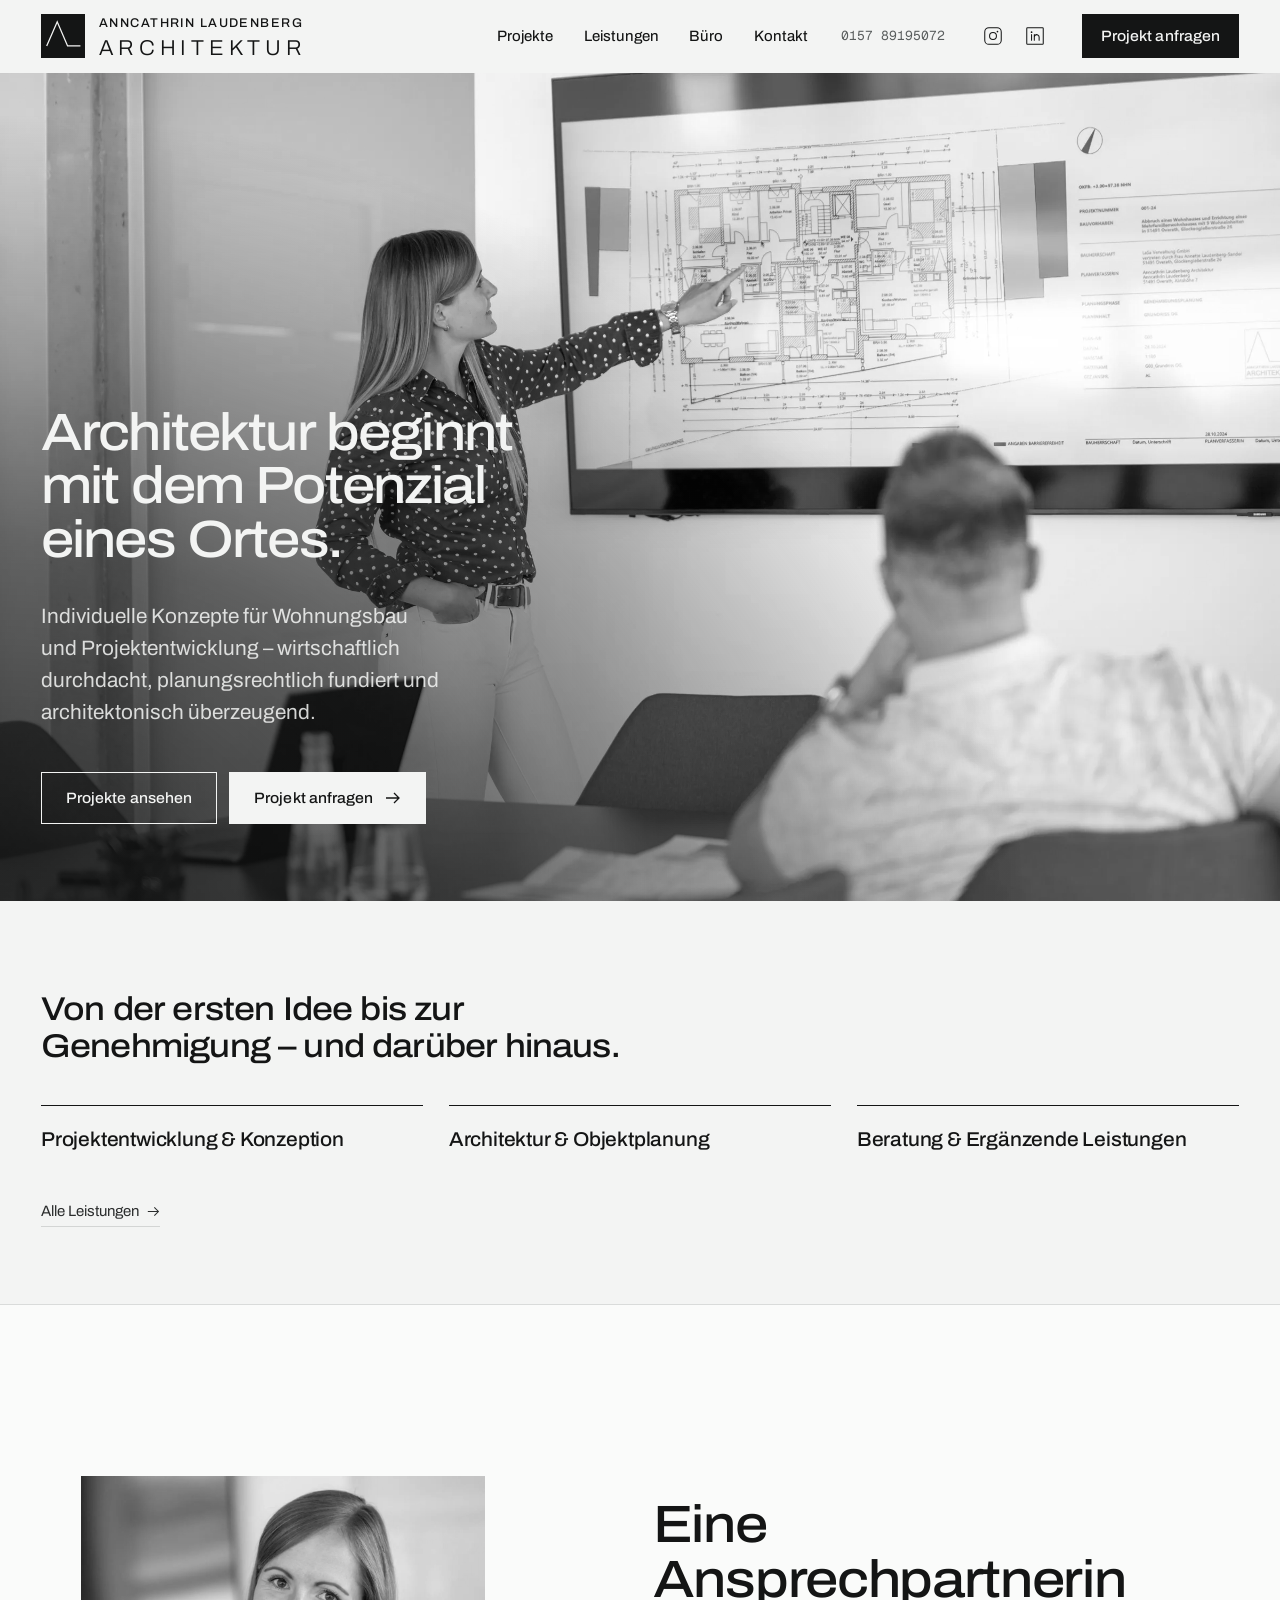
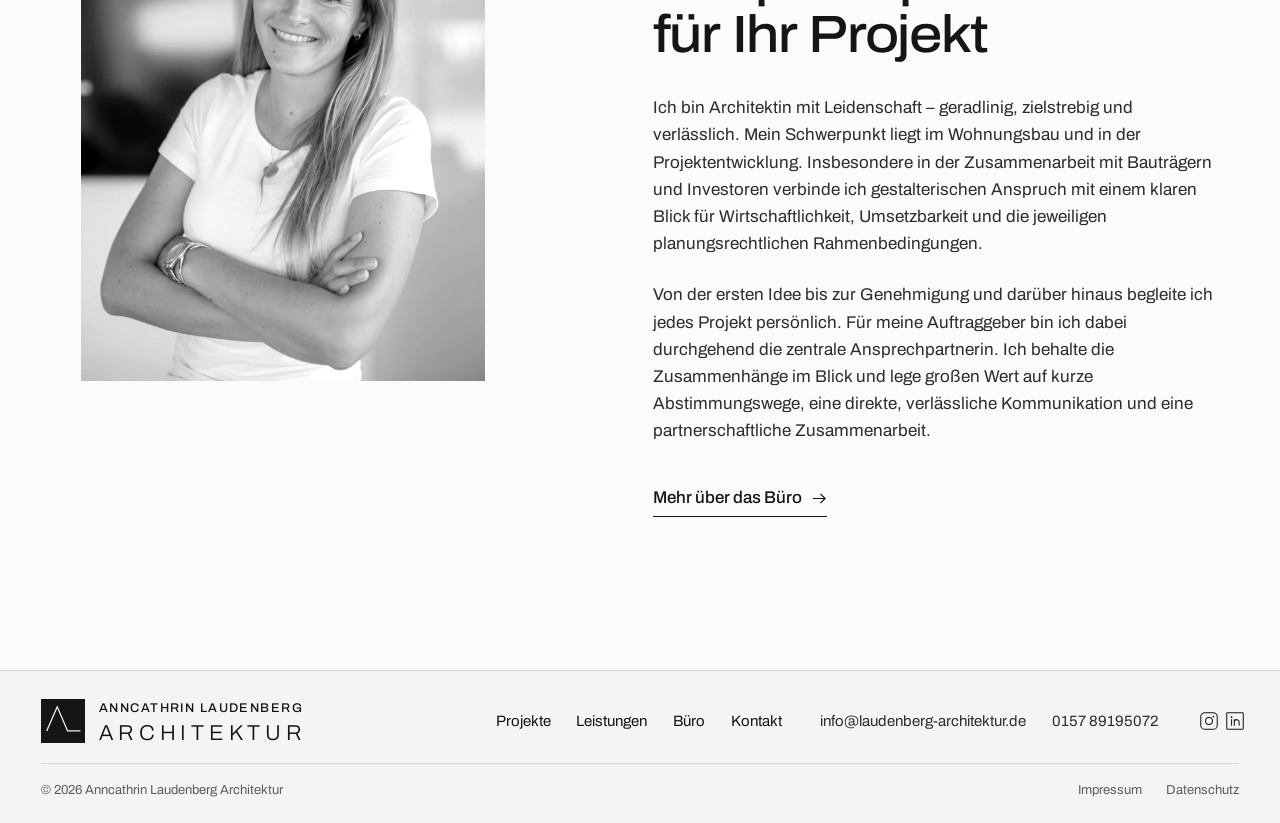
==== index.html @ e8318b23 "Startbild: Foto füllt den ganzen Startbereich ohne hellen Übergang, Text hell auf dem Bild (Variante" ====
<!doctype html>
<html lang="de">
<head>
<meta charset="utf-8">
<meta name="viewport" content="width=device-width, initial-scale=1">
<title>Anncathrin Laudenberg Architektur | Architektin für Wohnungsbau und Projektentwicklung in Overath</title>
<meta name="description" content="Architektin für Wohnungsbau und Projektentwicklung im Raum Köln, Bonn und Bergisches Land. Individuelle Konzepte, wirtschaftlich durchdacht und planungsrechtlich fundiert.">
<link rel="canonical" href="https://www.laudenberg-architektur.de/">
<meta property="og:type" content="website">
<meta property="og:locale" content="de_DE">
<meta property="og:title" content="Anncathrin Laudenberg Architektur | Architektin für Wohnungsbau und Projektentwicklung in Overath">
<meta property="og:description" content="Architektin für Wohnungsbau und Projektentwicklung im Raum Köln, Bonn und Bergisches Land. Individuelle Konzepte, wirtschaftlich durchdacht und planungsrechtlich fundiert.">
<meta property="og:image" content="https://www.laudenberg-architektur.de/assets/img/hero-anncathrin-laudenberg-architektin-2400.webp">
<meta name="theme-color" content="#f3f4f3">
<link rel="icon" href="favicon.svg" type="image/svg+xml">
<script>document.documentElement.classList.add("js")</script>
<link rel="preload" href="assets/fonts/archivo-latin-standard-normal.woff2" as="font" type="font/woff2" crossorigin>
<link rel="stylesheet" href="assets/site.css">
<script type="application/ld+json">
{
  "@context": "https://schema.org",
  "@type": "ProfessionalService",
  "additionalType": "https://schema.org/Architect",
  "name": "Anncathrin Laudenberg Architektur",
  "url": "https://www.laudenberg-architektur.de/",
  "image": "https://www.laudenberg-architektur.de/assets/img/hero-anncathrin-laudenberg-architektin-2400.webp",
  "telephone": "+49 157 89195072",
  "email": "info@laudenberg-architektur.de",
  "address": {
    "@type": "PostalAddress",
    "addressLocality": "Overath",
    "addressRegion": "NRW",
    "addressCountry": "DE"
  },
  "areaServed": [
    "Overath",
    "Rheinisch-Bergischer Kreis",
    "Rhein-Sieg-Kreis",
    "Köln",
    "Bonn",
    "Deutschland"
  ],
  "founder": {
    "@type": "Person",
    "name": "Anncathrin Laudenberg",
    "jobTitle": "Architektin",
    "memberOf": {
      "@type": "Organization",
      "name": "Architektenkammer Nordrhein-Westfalen"
    }
  },
  "knowsAbout": [
    "Wohnungsbau",
    "Mehrfamilienhaus",
    "Projektentwicklung",
    "Bebauungskonzept",
    "Machbarkeitsstudie",
    "Bauleitplanung",
    "Genehmigungsplanung",
    "Wohnraumförderung NRW"
  ],
  "sameAs": [
    "https://www.instagram.com/al_architektur/",
    "https://www.linkedin.com/in/anncathrin-laudenberg-b22871449/"
  ]
}
</script>
<link rel="preload" as="image" href="assets/img/hero-anncathrin-laudenberg-architektin-2400.webp" imagesrcset="assets/img/hero-anncathrin-laudenberg-architektin-1200.webp 1200w, assets/img/hero-anncathrin-laudenberg-architektin-2400.webp 2400w" imagesizes="100vw">
</head>
<body>

<a class="visually-hidden" href="#main">Zum Inhalt springen</a>

<header class="site-header" id="top">
  <div class="wrap">
    <a class="brand" href="index.html" aria-label="Anncathrin Laudenberg Architektur, zur Startseite">
      <svg class="brand__mark" viewBox="0 0 480 480" aria-hidden="true"><rect width="480" height="480"/><path d="M62 350 177 85l113 263h140"/></svg>
      <svg class="brand__type" viewBox="0 0 240 45" aria-hidden="true"><text class="t1" x="0" y="12.2" textLength="240" lengthAdjust="spacing">ANNCATHRIN LAUDENBERG</text><text class="t2" x="0" y="44.6" textLength="240" lengthAdjust="spacing">ARCHITEKTUR</text></svg>
    </a>
    <button class="nav-toggle" type="button" aria-expanded="false" aria-controls="site-nav" aria-label="Menü öffnen"><span class="burger" aria-hidden="true"><span></span><span></span></span></button>
    <nav class="nav" id="site-nav" aria-label="Hauptnavigation">
      <ul class="nav__links">
        <li style="--i:0"><a href="projekte.html">Projekte</a></li>
        <li style="--i:1"><a href="leistungen.html">Leistungen</a></li>
        <li style="--i:2"><a href="buero.html">Büro</a></li>
        <li style="--i:3"><a href="kontakt.html">Kontakt</a></li>
      </ul>
      <div class="nav__extra">
        <a href="mailto:info@laudenberg-architektur.de">info@laudenberg-architektur.de</a>
        <a href="tel:+4915789195072">0157 89195072</a>
        <span class="nav__social"><a href="https://www.instagram.com/al_architektur/" rel="noopener" target="_blank"><svg viewBox="0 0 256 256" fill="currentColor" aria-hidden="true"><path d="M128,82a46,46,0,1,0,46,46A46.06,46.06,0,0,0,128,82Zm0,80a34,34,0,1,1,34-34A34,34,0,0,1,128,162ZM176,26H80A54.06,54.06,0,0,0,26,80v96a54.06,54.06,0,0,0,54,54h96a54.06,54.06,0,0,0,54-54V80A54.06,54.06,0,0,0,176,26Zm42,150a42,42,0,0,1-42,42H80a42,42,0,0,1-42-42V80A42,42,0,0,1,80,38h96a42,42,0,0,1,42,42ZM190,76a10,10,0,1,1-10-10A10,10,0,0,1,190,76Z"/></svg>Instagram</a><a href="https://www.linkedin.com/in/anncathrin-laudenberg-b22871449/" rel="noopener" target="_blank"><svg viewBox="0 0 256 256" fill="currentColor" aria-hidden="true"><path d="M216,26H40A14,14,0,0,0,26,40V216a14,14,0,0,0,14,14H216a14,14,0,0,0,14-14V40A14,14,0,0,0,216,26Zm2,190a2,2,0,0,1-2,2H40a2,2,0,0,1-2-2V40a2,2,0,0,1,2-2H216a2,2,0,0,1,2,2ZM94,112v64a6,6,0,0,1-12,0V112a6,6,0,0,1,12,0Zm88,28v36a6,6,0,0,1-12,0V140a22,22,0,0,0-44,0v36a6,6,0,0,1-12,0V112a6,6,0,0,1,12,0v2.11A34,34,0,0,1,182,140ZM98,84A10,10,0,1,1,88,74,10,10,0,0,1,98,84Z"/></svg>LinkedIn</a></span>
      </div>
      <a class="nav__phone" href="tel:+4915789195072">0157 89195072</a>
      <span class="nav__icons"><a class="nav__ig" href="https://www.instagram.com/al_architektur/" rel="noopener" target="_blank" aria-label="Instagram: al_architektur"><svg viewBox="0 0 256 256" fill="currentColor" aria-hidden="true"><path d="M128,82a46,46,0,1,0,46,46A46.06,46.06,0,0,0,128,82Zm0,80a34,34,0,1,1,34-34A34,34,0,0,1,128,162ZM176,26H80A54.06,54.06,0,0,0,26,80v96a54.06,54.06,0,0,0,54,54h96a54.06,54.06,0,0,0,54-54V80A54.06,54.06,0,0,0,176,26Zm42,150a42,42,0,0,1-42,42H80a42,42,0,0,1-42-42V80A42,42,0,0,1,80,38h96a42,42,0,0,1,42,42ZM190,76a10,10,0,1,1-10-10A10,10,0,0,1,190,76Z"/></svg></a><a class="nav__ig" href="https://www.linkedin.com/in/anncathrin-laudenberg-b22871449/" rel="noopener" target="_blank" aria-label="LinkedIn: Anncathrin Laudenberg"><svg viewBox="0 0 256 256" fill="currentColor" aria-hidden="true"><path d="M216,26H40A14,14,0,0,0,26,40V216a14,14,0,0,0,14,14H216a14,14,0,0,0,14-14V40A14,14,0,0,0,216,26Zm2,190a2,2,0,0,1-2,2H40a2,2,0,0,1-2-2V40a2,2,0,0,1,2-2H216a2,2,0,0,1,2,2ZM94,112v64a6,6,0,0,1-12,0V112a6,6,0,0,1,12,0Zm88,28v36a6,6,0,0,1-12,0V140a22,22,0,0,0-44,0v36a6,6,0,0,1-12,0V112a6,6,0,0,1,12,0v2.11A34,34,0,0,1,182,140ZM98,84A10,10,0,1,1,88,74,10,10,0,0,1,98,84Z"/></svg></a></span>
      <a class="btn btn--solid" href="kontakt.html">Projekt anfragen</a>
    </nav>
  </div>
</header>

<main id="main">

  <section class="hero hero--b" id="hero" aria-labelledby="hero-title">
    <figure class="hero__media" aria-hidden="true">
      <img src="assets/img/hero-anncathrin-laudenberg-architektin-2400.webp" srcset="assets/img/hero-anncathrin-laudenberg-architektin-1200.webp 1200w, assets/img/hero-anncathrin-laudenberg-architektin-2400.webp 2400w" sizes="100vw" width="2400" height="1600" alt="" fetchpriority="high">
    </figure>
    <div class="wrap grid">
      <div class="hero__copy">
        <h1 id="hero-title"><span class="line" style="--i:0"><span>Architektur beginnt</span></span> <span class="line" style="--i:1"><span>mit dem Potenzial</span></span> <span class="line" style="--i:2"><span>eines Ortes.</span></span></h1>
        <div class="hero__aside">
        <p class="lead soft" style="--d:560">Individuelle Konzepte für Wohnungsbau und Projektentwicklung – wirtschaftlich durchdacht, planungsrechtlich fundiert und architektonisch überzeugend.</p>
        <div class="hero__actions soft" style="--d:700">
          <a class="btn btn--ghost" href="projekte.html">Projekte ansehen</a>
          <a class="btn btn--solid" href="kontakt.html">Projekt anfragen
            <svg viewBox="0 0 16 16" fill="none" aria-hidden="true"><path d="M1 8h13M9 3l5 5-5 5" stroke="currentColor" stroke-width="1.3"/></svg>
          </a>
        </div>
        </div>
      </div>
    </div>
  </section>
  <script>(function(){var v=new URLSearchParams(location.search).get('hero');if(v==='a'){var h=document.getElementById('hero');h.classList.remove('hero--b');h.classList.add('hero--a');}})();</script>

  <section class="svc-ov" aria-labelledby="svc-ov-title">
    <div class="wrap">
      <h2 id="svc-ov-title">Von der ersten Idee bis zur Genehmigung – und darüber hinaus.</h2>
      <ul class="svc-ov__list">
        <li style="--i:0"><a href="leistungen.html#projektentwicklung">Projektentwicklung & Konzeption</a></li>
        <li style="--i:1"><a href="leistungen.html#objektplanung">Architektur & Objektplanung</a></li>
        <li style="--i:2"><a href="leistungen.html#beratung">Beratung & Ergänzende Leistungen</a></li>
      </ul>
      <a class="svc-ov__all" href="leistungen.html">Alle Leistungen
        <svg viewBox="0 0 16 16" fill="none" aria-hidden="true"><path d="M1 8h13M9 3l5 5-5 5" stroke="currentColor" stroke-width="1.3"/></svg>
      </a>
    </div>
  </section>

  <section class="about" aria-labelledby="about-title">
    <div class="wrap grid">
      <figure class="about__portrait reveal-img">
        <img src="assets/img/anncathrin-laudenberg-architektin.webp" width="1200" height="1800" loading="lazy" alt="Porträt der Architektin Anncathrin Laudenberg">
      </figure>
      <div class="about__copy">
        <h2 id="about-title">Eine Ansprechpartnerin für Ihr Projekt</h2>
        <p>Ich bin Architektin mit Leidenschaft – geradlinig, zielstrebig und verlässlich. Mein Schwerpunkt liegt im Wohnungsbau und in der Projektentwicklung. Insbesondere in der Zusammenarbeit mit Bauträgern und Investoren verbinde ich gestalterischen Anspruch mit einem klaren Blick für Wirtschaftlichkeit, Umsetzbarkeit und die jeweiligen planungsrechtlichen Rahmenbedingungen.</p>
        <p>Von der ersten Idee bis zur Genehmigung und darüber hinaus begleite ich jedes Projekt persönlich. Für meine Auftraggeber bin ich dabei durchgehend die zentrale Ansprechpartnerin. Ich behalte die Zusammenhänge im Blick und lege großen Wert auf kurze Abstimmungswege, eine direkte, verlässliche Kommunikation und eine partnerschaftliche Zusammenarbeit.</p>
        <div class="about__actions">
          <a class="link-arrow" href="buero.html">Mehr über das Büro
            <svg viewBox="0 0 16 16" fill="none" aria-hidden="true"><path d="M1 8h13M9 3l5 5-5 5" stroke="currentColor" stroke-width="1.3"/></svg>
          </a>
        </div>
      </div>
    </div>
  </section>

</main>

<footer class="site-footer">
  <div class="wrap">
    <div class="footer__main">
      <a class="brand" href="index.html" aria-label="Anncathrin Laudenberg Architektur, zur Startseite">
        <svg class="brand__mark" viewBox="0 0 480 480" aria-hidden="true"><rect width="480" height="480"/><path d="M62 350 177 85l113 263h140"/></svg>
        <svg class="brand__type" viewBox="0 0 240 45" aria-hidden="true"><text class="t1" x="0" y="12.2" textLength="240" lengthAdjust="spacing">ANNCATHRIN LAUDENBERG</text><text class="t2" x="0" y="44.6" textLength="240" lengthAdjust="spacing">ARCHITEKTUR</text></svg>
      </a>
      <nav class="footer__nav" aria-label="Seiten">
        <a href="projekte.html">Projekte</a>
        <a href="leistungen.html">Leistungen</a>
        <a href="buero.html">Büro</a>
        <a href="kontakt.html">Kontakt</a>
      </nav>
      <div class="footer__contact">
        <a href="mailto:info@laudenberg-architektur.de">info@laudenberg-architektur.de</a>
        <a href="tel:+4915789195072">0157 89195072</a>
      </div>
      <div class="footer__social">
        <a class="nav__ig" href="https://www.instagram.com/al_architektur/" rel="noopener" target="_blank" aria-label="Instagram: al_architektur"><svg viewBox="0 0 256 256" fill="currentColor" aria-hidden="true"><path d="M128,82a46,46,0,1,0,46,46A46.06,46.06,0,0,0,128,82Zm0,80a34,34,0,1,1,34-34A34,34,0,0,1,128,162ZM176,26H80A54.06,54.06,0,0,0,26,80v96a54.06,54.06,0,0,0,54,54h96a54.06,54.06,0,0,0,54-54V80A54.06,54.06,0,0,0,176,26Zm42,150a42,42,0,0,1-42,42H80a42,42,0,0,1-42-42V80A42,42,0,0,1,80,38h96a42,42,0,0,1,42,42ZM190,76a10,10,0,1,1-10-10A10,10,0,0,1,190,76Z"/></svg></a>
        <a class="nav__ig" href="https://www.linkedin.com/in/anncathrin-laudenberg-b22871449/" rel="noopener" target="_blank" aria-label="LinkedIn: Anncathrin Laudenberg"><svg viewBox="0 0 256 256" fill="currentColor" aria-hidden="true"><path d="M216,26H40A14,14,0,0,0,26,40V216a14,14,0,0,0,14,14H216a14,14,0,0,0,14-14V40A14,14,0,0,0,216,26Zm2,190a2,2,0,0,1-2,2H40a2,2,0,0,1-2-2V40a2,2,0,0,1,2-2H216a2,2,0,0,1,2,2ZM94,112v64a6,6,0,0,1-12,0V112a6,6,0,0,1,12,0Zm88,28v36a6,6,0,0,1-12,0V140a22,22,0,0,0-44,0v36a6,6,0,0,1-12,0V112a6,6,0,0,1,12,0v2.11A34,34,0,0,1,182,140ZM98,84A10,10,0,1,1,88,74,10,10,0,0,1,98,84Z"/></svg></a>
      </div>
    </div>
    <div class="footer__legal">
      <span>© 2026 Anncathrin Laudenberg Architektur</span>
      <nav aria-label="Rechtliches"><a href="impressum.html">Impressum</a><a href="datenschutz.html">Datenschutz</a></nav>
    </div>
  </div>
</footer>

<script src="assets/site.js" defer></script>
</body>
</html>
---- assets/site.css ----
@font-face {
  font-family: "Archivo";
  font-style: normal;
  font-display: swap;
  font-weight: 100 900;
  font-stretch: 62% 125%;
  src: url(fonts/archivo-latin-standard-normal.woff2) format("woff2-variations");
  unicode-range: U+0000-00FF, U+0131, U+0152-0153, U+02BB-02BC, U+02C6, U+02DA, U+02DC, U+0304, U+0308, U+0329, U+2000-206F, U+20AC, U+2122, U+2191, U+2193, U+2212, U+2215, U+FEFF, U+FFFD;
}
@font-face {
  font-family: "Archivo";
  font-style: normal;
  font-display: swap;
  font-weight: 100 900;
  font-stretch: 62% 125%;
  src: url(fonts/archivo-latin-ext-standard-normal.woff2) format("woff2-variations");
  unicode-range: U+0100-02BA, U+02BD-02C5, U+02C7-02CC, U+02CE-02D7, U+02DD-02FF, U+0304, U+0308, U+0329, U+1D00-1DBF, U+1E00-1E9F, U+1EF2-1EFF, U+2020, U+20A0-20AB, U+20AD-20C0, U+2113, U+2C60-2C7F, U+A720-A7FF;
}
@font-face {
  font-family: "Geist Mono";
  font-style: normal;
  font-display: swap;
  font-weight: 100 900;
  src: url(fonts/geist-mono-latin-wght-normal.woff2) format("woff2-variations");
}

:root {
  --paper: #f3f4f3;
  --paper-raised: #fafbfa;
  --ink: #141515;
  --ink-soft: #2b2d2d;
  --muted: #5a5e5e;
  --line: rgba(20, 21, 21, 0.14);
  --line-strong: rgba(20, 21, 21, 0.55);
  --sans: "Archivo", "Helvetica Neue", Helvetica, Arial, sans-serif;
  --mono: "Geist Mono", ui-monospace, "SFMono-Regular", Menlo, monospace;
  --wide: 112%;
  --gutter: clamp(20px, 4vw, 56px);
  --max: 1440px;
  --space-section: clamp(96px, 12vw, 176px);
  --ease: cubic-bezier(0.16, 1, 0.3, 1);
  --header-h: 72px;
  /* Typo-Skala */
  --fs-label: 0.75rem;
  --fs-caption: 0.8125rem;
  --fs-small: 0.9375rem;
  --fs-body: 1.0625rem;
  --fs-lead: clamp(1.125rem, 1rem + 0.4vw, 1.3rem);
  --fs-h3: 1.25rem;
  --fs-h3-lg: clamp(1.5rem, 1.1rem + 1.2vw, 2.125rem);
  --fs-h2: clamp(2rem, 1.2rem + 2.6vw, 3.5rem);
  --fs-h2-xl: clamp(2.25rem, 1rem + 3.8vw, 4.5rem);
  --fs-display: clamp(2.6rem, 1.3rem + 4.4vw, 5.25rem);
  --ease-out: cubic-bezier(0.23, 1, 0.32, 1);
  --ease-in-out: cubic-bezier(0.77, 0, 0.175, 1);
}

*, *::before, *::after { box-sizing: border-box; }
html { -webkit-text-size-adjust: 100%; scroll-behavior: smooth; scroll-padding-top: calc(var(--header-h) + 16px); }
body {
  margin: 0;
  background: var(--paper);
  color: var(--ink);
  font-family: var(--sans);
  font-size: var(--fs-body);
  line-height: 1.6;
  font-weight: 400;
  font-stretch: 100%;
  -webkit-font-smoothing: antialiased;
  text-rendering: optimizeLegibility;
  caret-color: var(--ink);
}
img { display: block; max-width: 100%; height: auto; }
a { color: inherit; text-decoration-thickness: 1px; text-underline-offset: 0.22em; }
::selection { background: var(--ink); color: var(--paper); }
:focus-visible { outline: 2px solid var(--ink); outline-offset: 3px; }
html { scrollbar-color: var(--line-strong) var(--paper); scrollbar-width: thin; }
::-webkit-scrollbar { width: 10px; }
::-webkit-scrollbar-track { background: var(--paper); }
::-webkit-scrollbar-thumb { background: rgba(20,21,21,.35); border: 3px solid var(--paper); }

.wrap { width: 100%; max-width: var(--max); margin: 0 auto; padding: 0 var(--gutter); }
.grid { display: grid; grid-template-columns: repeat(12, minmax(0, 1fr)); column-gap: clamp(16px, 2vw, 32px); }

h1, h2, h3 { font-weight: 500; font-stretch: var(--wide); letter-spacing: -0.025em; line-height: 1.05; margin: 0; text-wrap: balance; }
h2 { font-size: var(--fs-h2); }
h3 { font-size: var(--fs-h3); letter-spacing: -0.01em; line-height: 1.25; }
p { margin: 0; text-wrap: pretty; }
.lead { font-size: var(--fs-lead); line-height: 1.55; color: var(--ink-soft); max-width: 46ch; }
.mono { font-family: var(--mono); font-size: var(--fs-caption); letter-spacing: 0.01em; font-variant-numeric: tabular-nums; }
.muted { color: var(--muted); }
.visually-hidden { position: absolute !important; width: 1px; height: 1px; overflow: hidden; clip: rect(0 0 0 0); white-space: nowrap; }

/* Buttons */
.btn {
  display: inline-flex; align-items: center; gap: 12px;
  height: 52px; padding: 0 24px;
  font: 500 var(--fs-small)/1 var(--sans); font-stretch: 105%; letter-spacing: 0.005em;
  text-decoration: none; white-space: nowrap;
  border: 1px solid var(--ink); border-radius: 0;
  transition: background-color .35s var(--ease), color .35s var(--ease), transform .2s var(--ease);
  cursor: pointer;
}
.btn:active { transform: translateY(1px); }
.btn--solid { background: var(--ink); color: var(--paper); }
.btn--solid:hover { background: var(--ink-soft); }
.btn--ghost { background: transparent; color: var(--ink); }
.btn--ghost:hover { background: var(--ink); color: var(--paper); }
.btn svg { width: 16px; height: 16px; transition: transform .35s var(--ease); }
.btn:hover svg { transform: translateX(3px); }
.link-arrow { display: inline-flex; align-items: center; gap: 10px; font-weight: 500; text-decoration: none; border-bottom: 1px solid var(--ink); padding-bottom: 4px; }
.link-arrow svg { width: 15px; height: 15px; transition: transform .35s var(--ease); }
.link-arrow:hover svg { transform: translateX(4px); }

/* Header */
.site-header {
  position: sticky; top: 0; z-index: 20;
  background: rgba(243, 244, 243, 0.9);
  backdrop-filter: blur(10px);
  -webkit-backdrop-filter: blur(10px);
  border-bottom: 1px solid transparent;
  transition: border-color .3s var(--ease);
}
.site-header.is-scrolled { border-bottom-color: var(--line); }
.site-header .wrap { height: var(--header-h); display: flex; align-items: center; justify-content: space-between; gap: 24px; }
.brand { display: flex; align-items: center; gap: 14px; text-decoration: none; }
.brand__mark { width: 44px; height: 44px; flex: none; }
.brand__mark rect { fill: var(--ink); }
.brand__mark path { fill: none; stroke: var(--paper); stroke-width: 14; }
.brand:hover .brand__mark path { stroke-dasharray: 720; animation: drawmark 1.1s var(--ease); }
@keyframes drawmark { from { stroke-dashoffset: 720; } to { stroke-dashoffset: 0; } }
.nav { display: flex; align-items: center; gap: clamp(20px, 2.6vw, 40px); }
.nav__links { display: flex; gap: clamp(20px, 2.4vw, 36px); list-style: none; margin: 0; padding: 0; }
.nav__links a { text-decoration: none; font-size: var(--fs-small); font-weight: 450; position: relative; padding: 6px 0; }
.nav__links a::after { content: ""; position: absolute; left: 0; right: 0; bottom: 0; height: 1px; background: var(--ink); transform: scaleX(0); transform-origin: left; transition: transform .4s var(--ease); }
.nav__links a:hover::after { transform: scaleX(1); }
.nav__phone { font-family: var(--mono); font-size: var(--fs-caption); text-decoration: none; color: var(--muted); }
.nav__phone:hover { color: var(--ink); }
.nav .btn { height: 44px; padding: 0 18px; font-size: var(--fs-small); }
.nav-toggle { display: none; }
.nav__extra { display: none; }

/* Projekte (Kacheln) */
.project-grid { display: grid; grid-template-columns: repeat(3, minmax(0, 1fr)); gap: clamp(28px, 3vw, 48px) clamp(16px, 2vw, 32px); }
.tile { text-decoration: none; display: block; position: relative; }
.tile__media { position: relative; overflow: hidden; aspect-ratio: 3 / 2; background: #e3e5e4; }
.tile__media img { width: 100%; height: 100%; object-fit: cover; filter: grayscale(1) contrast(1.04); transform: scale(1.001); transition: filter .7s var(--ease), transform 1.2s var(--ease); }
.tile__line { position: absolute; inset: -9px; width: calc(100% + 18px); height: calc(100% + 18px); pointer-events: none; overflow: visible; }
.tile__line rect { fill: none; stroke: var(--ink); stroke-width: 1.25; stroke-dasharray: 14 5 2 5; vector-effect: non-scaling-stroke; opacity: 0; transition: opacity .3s var(--ease); }
.tile__meta { margin-top: 18px; color: var(--muted); font-size: var(--fs-small); }
.tile__title { margin-top: 4px; font-size: var(--fs-h3); font-weight: 500; font-stretch: 108%; letter-spacing: -0.015em; transition: color .3s var(--ease); }
.tile__title span { background: linear-gradient(var(--ink), var(--ink)) 0 100% / 0 1px no-repeat; transition: background-size .5s var(--ease); padding-bottom: 2px; }
@media (hover: hover) {
  .tile:hover .tile__media img, .tile:focus-visible .tile__media img { filter: grayscale(0) contrast(1); transform: scale(1.025); }
  .tile:hover .tile__line rect, .tile:focus-visible .tile__line rect { opacity: 1; animation: march 1.4s linear infinite; }
  .tile:hover .tile__title span, .tile:focus-visible .tile__title span { background-size: 100% 1px; }
}
.tile.is-colored .tile__media img { filter: grayscale(0) contrast(1); }
.tile:focus-visible { outline: none; }
@keyframes march { to { stroke-dashoffset: -52; } }

/* Leistungen */
/* Services */
.services { padding: var(--space-section) 0; background: var(--paper-raised); border-top: 1px solid var(--line); border-bottom: 1px solid var(--line); }
.services__intro { max-width: 60ch; margin-top: 24px; color: var(--ink-soft); }
.service-rows { margin-top: clamp(48px, 5vw, 80px); border-top: 1px solid var(--ink); }
.service { display: grid; grid-template-columns: repeat(12, minmax(0, 1fr)); column-gap: clamp(16px, 2vw, 32px); padding: clamp(28px, 3vw, 44px) 0; border-bottom: 1px solid var(--line); }
.service:last-child { border-bottom: 1px solid var(--ink); }
.service__code { grid-column: 1 / span 1; padding-top: 6px; }
.service h3 { grid-column: 1 / span 5; font-size: var(--fs-h3-lg); letter-spacing: -0.025em; line-height: 1.1; }
.service ul { grid-column: 7 / span 6; list-style: none; margin: 0; padding: 0; columns: 2; column-gap: clamp(16px, 2vw, 32px); }
.service li { break-inside: avoid; padding: 0 0 14px 20px; position: relative; font-size: var(--fs-body); line-height: 1.5; color: var(--ink-soft); }
.service li::before { content: ""; position: absolute; left: 0; top: 0.62em; width: 9px; height: 1px; background: var(--ink); }

/* Über mich */
/* About */
.about { padding: var(--space-section) 0; background: var(--paper-raised); border-top: 1px solid var(--line); }
.about .grid { row-gap: 48px; align-items: start; }
.about__portrait { grid-column: 1 / span 5; position: relative; }
.about__portrait img { width: 100%; aspect-ratio: 4 / 5; object-fit: cover; object-position: 50% 18%; filter: grayscale(1) contrast(1.03); transition: filter .8s var(--ease); }
.about__portrait:hover img { filter: grayscale(0) contrast(1); }
.about__copy { grid-column: 7 / span 6; padding-top: clamp(0px, 3vw, 48px); }
.about__copy p { margin-top: 24px; color: var(--ink-soft); max-width: 56ch; }
.about__copy p:first-of-type { margin-top: 32px; }
.about__actions { margin-top: 40px; }

/* FAQ */
/* FAQ */
.faq { padding: var(--space-section) 0; }
.faq .grid { row-gap: 40px; }
.faq h2 { grid-column: 1 / span 4; }
.faq__list { grid-column: 6 / span 7; border-top: 1px solid var(--ink); }
.faq details { border-bottom: 1px solid var(--line); }
.faq summary { list-style: none; cursor: pointer; display: grid; grid-template-columns: 1fr 24px; gap: 24px; align-items: center; padding: 26px 0; font-size: var(--fs-h3); font-weight: 500; font-stretch: 104%; letter-spacing: -0.01em; }
.faq summary::-webkit-details-marker { display: none; }
.faq summary .plus { position: relative; width: 16px; height: 16px; justify-self: end; }
.faq summary .plus::before, .faq summary .plus::after { content: ""; position: absolute; left: 0; top: 50%; width: 16px; height: 1px; background: var(--ink); transition: transform .4s var(--ease); }
.faq summary .plus::after { transform: rotate(90deg); }
.faq details[open] summary .plus::after { transform: rotate(0deg); }
.faq summary:hover { color: var(--ink-soft); }
.faq details p { padding: 0 48px 28px 0; color: var(--ink-soft); max-width: 62ch; }

/* Kontakt */
/* Contact */
.contact { padding: var(--space-section) 0; background: var(--ink); color: var(--paper); }
.contact .grid { row-gap: 56px; }
.contact__copy { grid-column: 1 / span 5; }
.contact__copy h2 { font-size: var(--fs-h2-xl); letter-spacing: -0.035em; }
.contact__copy p { margin-top: 24px; color: rgba(243,244,243,.78); max-width: 40ch; }
.contact__direct { margin-top: 48px; display: grid; gap: 20px; }
.contact__direct a { text-decoration: none; display: block; font-size: var(--fs-h3); font-weight: 500; font-stretch: 106%; border-bottom: 1px solid rgba(243,244,243,.3); padding-bottom: 12px; width: fit-content; transition: border-color .3s var(--ease); }
.contact__direct a:hover { border-color: var(--paper); }
.contact__direct span { display: block; font-family: var(--mono); font-size: var(--fs-label); letter-spacing: 0.04em; text-transform: uppercase; color: rgba(243,244,243,.62); margin-bottom: 6px; }
.form { grid-column: 7 / span 6; display: grid; grid-template-columns: 1fr 1fr; gap: 28px 24px; }
.field { display: grid; gap: 8px; }
.field--full { grid-column: 1 / -1; }
.field label, .field legend { font-family: var(--mono); font-size: var(--fs-label); letter-spacing: 0.03em; color: rgba(243,244,243,.78); padding: 0; }
.field input, .field textarea {
  font: 400 var(--fs-body)/1.4 var(--sans); color: var(--paper); caret-color: var(--paper);
  background: transparent; border: 0; border-bottom: 1px solid rgba(243,244,243,.42); border-radius: 0;
  padding: 10px 0 12px; width: 100%; transition: border-color .3s var(--ease);
}
.field textarea { resize: vertical; min-height: 120px; }
.field input::placeholder, .field textarea::placeholder { color: rgba(243,244,243,.55); }
.field input:focus, .field textarea:focus { outline: none; border-bottom-color: var(--paper); }
.field input:focus-visible, .field textarea:focus-visible { outline: 2px solid var(--paper); outline-offset: 4px; }
.field ::selection, .contact ::selection { background: var(--paper); color: var(--ink); }
fieldset.field { border: 0; margin: 0; padding: 0; min-width: 0; }
.chips { display: flex; flex-wrap: wrap; gap: 10px; margin-top: 4px; }
.chips label { position: relative; font-family: var(--sans); font-size: var(--fs-small); letter-spacing: 0; color: var(--paper); }
.chips input { position: absolute; opacity: 0; inset: 0; cursor: pointer; }
.chips span { display: inline-block; padding: 10px 16px; border: 1px solid rgba(243,244,243,.42); transition: background-color .25s var(--ease), color .25s var(--ease), border-color .25s var(--ease); }
.chips input:checked + span { background: var(--paper); color: var(--ink); border-color: var(--paper); }
.chips input:focus-visible + span { outline: 2px solid var(--paper); outline-offset: 3px; }
.chips label:hover span { border-color: var(--paper); }
.form__foot { grid-column: 1 / -1; display: flex; align-items: center; justify-content: space-between; gap: 24px; flex-wrap: wrap; margin-top: 8px; }
.form__foot small { font-size: var(--fs-caption); color: rgba(243,244,243,.66); max-width: 44ch; line-height: 1.5; }
.form__foot small a { color: rgba(243,244,243,.9); }
.contact .btn--solid { background: var(--paper); color: var(--ink); border-color: var(--paper); }
.contact .btn--solid:hover { background: #ffffff; }
.contact .btn--solid[disabled] { opacity: .6; cursor: progress; }
.form__status { grid-column: 1 / -1; font-size: var(--fs-body); min-height: 1.5em; }

/* Footer */
/* Footer */
.site-footer { padding: 56px 0 40px; font-size: var(--fs-small); }
.site-footer .wrap { display: grid; grid-template-columns: repeat(12, minmax(0, 1fr)); column-gap: clamp(16px, 2vw, 32px); row-gap: 32px; }
.site-footer .brand { grid-column: 1 / span 4; align-self: start; flex-direction: column; align-items: flex-start; gap: 14px; }
.site-footer .brand__mark { width: 72px; height: 72px; }
.site-footer .brand__mark path { stroke-width: 11; }
.footer__col { grid-column: span 2; display: grid; gap: 6px; align-content: start; }
.footer__col a { text-decoration: none; }
.footer__col a:hover { text-decoration: underline; }
.footer__col h3 { font-family: var(--mono); font-size: var(--fs-label); letter-spacing: 0.04em; text-transform: uppercase; color: var(--muted); font-weight: 400; font-stretch: 100%; margin-bottom: 6px; }
.footer__legal { grid-column: 1 / -1; display: flex; justify-content: space-between; gap: 16px; flex-wrap: wrap; padding-top: 24px; border-top: 1px solid var(--line); color: var(--muted); font-size: var(--fs-caption); }
.footer__legal nav { display: flex; gap: 24px; }
.footer__legal a { text-decoration: none; }
.footer__legal a:hover { color: var(--ink); }

/* Interaktion */
/* Motion */
.btn, .nav-toggle, .chips span { transition-property: background-color, color, border-color, transform; }
.btn:active, .chips label:active span, .nav-toggle:active { transform: scale(0.97); transition-duration: 120ms; }

/* FAQ: weiches Auf- und Zuklappen */
.faq details::details-content { block-size: 0; overflow: clip; transition: block-size .45s var(--ease-out), content-visibility .45s allow-discrete; }
.faq details[open]::details-content { block-size: auto; }
:root { interpolate-size: allow-keywords; }
.faq details p { opacity: 0; transform: translateY(-4px); transition: opacity .35s var(--ease-out), transform .35s var(--ease-out); }
.faq details[open] p { opacity: 1; transform: none; transition-delay: .08s; }

/* ---------- Wortmarke wie Originallogo: beide Zeilen exakt gleich breit ---------- */
.brand__type { display: block; height: 38px; width: auto; overflow: visible; color: var(--ink); }
.brand__type text { fill: currentColor; font-family: var(--sans); text-transform: uppercase; }
.brand__type .t1 { font-weight: 500; font-stretch: 100%; font-size: 15px; }
.brand__type .t2 { font-weight: 300; font-stretch: 100%; font-size: 25.5px; }

/* Instagram in der Navigation */
.nav__ig { display: grid; place-items: center; width: 40px; height: 40px; margin: 0 -8px; color: var(--ink); transition: opacity .3s var(--ease-out), transform .3s var(--ease-out); }
.nav__ig svg { width: 22px; height: 22px; }
.nav__ig:hover { opacity: .6; }
.nav__links a[aria-current="page"]::after { transform: scaleX(1); }

/* ---------- Startseite: Foto-Hero ---------- */
.hero { position: relative; overflow: hidden; isolation: isolate; min-height: calc(100dvh - var(--header-h)); display: flex; flex-direction: column; justify-content: flex-end; padding: clamp(40px, 5vw, 72px) 0 clamp(56px, 7vw, 104px); }
.hero__media { position: absolute; z-index: -1; top: 0; right: 0; bottom: 0; width: 64%; margin: 0; }
.hero__media img { width: 100%; height: 100%; object-fit: cover; object-position: 8% 30%; filter: grayscale(1) contrast(1.02); opacity: .9;
  -webkit-mask-image: linear-gradient(90deg, transparent 0%, rgba(0,0,0,.35) 18%, #000 46%), linear-gradient(0deg, transparent 0%, #000 22%);
  -webkit-mask-composite: source-in; mask-image: linear-gradient(90deg, transparent 0%, rgba(0,0,0,.35) 18%, #000 46%), linear-gradient(0deg, transparent 0%, #000 22%); mask-composite: intersect; }
.hero__copy { grid-column: 1 / span 7; }
.hero h1 { font-size: var(--fs-h2-xl); line-height: 1.02; letter-spacing: -0.035em; }
.hero h1 .line, .hero h1 .line > span { display: block; }
.hero .lead { margin-top: clamp(24px, 2.6vw, 36px); max-width: 44ch; }
.hero__actions { display: flex; flex-wrap: wrap; gap: 12px; margin-top: clamp(32px, 3.4vw, 44px); }

/* Startseite: Über mich */
.about__copy h2 { font-size: var(--fs-h2); }

/* ---------- Unterseiten ---------- */
.page-head { padding: clamp(48px, 7vw, 112px) 0 clamp(40px, 5vw, 72px); }
.page-head h1 { font-size: var(--fs-h2-xl); letter-spacing: -0.035em; line-height: 1; }
.page-head p { margin-top: 24px; max-width: 58ch; color: var(--ink-soft); font-size: var(--fs-lead); line-height: 1.55; }
.page-body { padding-bottom: var(--space-section); }

/* Projekte: Kachelraster, je drei nebeneinander, Beschriftung darunter */
.project-grid { list-style: none; margin: 0; padding: 0; }
.tile { cursor: pointer; width: 100%; padding: 0; border: 0; background: none; color: inherit; font: inherit; text-align: left; }
.tile__title { margin-top: 18px; }
.tile__meta { margin-top: 4px; }

/* Projektdetail als Overlay */
.pd { width: 100%; max-width: none; height: 100%; max-height: none; margin: 0; padding: 0; border: 0; background: var(--paper); color: var(--ink); overflow: auto; overscroll-behavior: contain; }
.pd::backdrop { background: rgba(20, 21, 21, .35); }
.pd__bar { position: sticky; top: 0; z-index: 2; background: rgba(243, 244, 243, .92); backdrop-filter: blur(10px); -webkit-backdrop-filter: blur(10px); border-bottom: 1px solid var(--line); }
.pd__bar .wrap { height: var(--header-h); display: flex; align-items: center; justify-content: space-between; gap: 16px; }
.pd__nav { display: flex; gap: 8px; align-items: center; }
.icon-btn { display: grid; place-items: center; width: 44px; height: 44px; border: 1px solid var(--ink); background: transparent; color: var(--ink); cursor: pointer; transition: background-color .3s var(--ease), color .3s var(--ease), transform .15s var(--ease); }
.icon-btn:hover { background: var(--ink); color: var(--paper); }
.icon-btn:active { transform: scale(.96); }
.icon-btn svg { width: 18px; height: 18px; }
.pd__count { font-family: var(--mono); font-size: var(--fs-caption); color: var(--muted); font-variant-numeric: tabular-nums; }
.pd__body { padding: clamp(32px, 4vw, 64px) 0 clamp(64px, 8vw, 120px); }
.pd__body .grid { row-gap: 40px; align-items: start; }
.pd__media { grid-column: 1 / span 8; margin: 0; }
.pd__media img { width: 100%; aspect-ratio: 3 / 2; object-fit: cover; background: #e3e5e4; }
.pd__media figcaption { margin-top: 10px; font-family: var(--mono); font-size: var(--fs-label); letter-spacing: .04em; color: var(--muted); }
.pd__thumbs { display: flex; gap: 8px; margin-top: 16px; flex-wrap: wrap; }
.pd__thumbs button { width: 88px; aspect-ratio: 3 / 2; padding: 0; border: 1px solid transparent; background: none; cursor: pointer; opacity: .55; transition: opacity .3s var(--ease), border-color .3s var(--ease); }
.pd__thumbs button[aria-current="true"] { opacity: 1; border-color: var(--ink); }
.pd__thumbs img { width: 100%; height: 100%; object-fit: cover; }
.pd__info { grid-column: 9 / span 4; position: sticky; top: calc(var(--header-h) + 32px); }
.pd__info h2 { font-size: var(--fs-h2); letter-spacing: -0.03em; }
.pd__data { margin: 32px 0 0; border-top: 1px solid var(--ink); }
.pd__data div { display: grid; grid-template-columns: 9.5em 1fr; gap: 16px; padding: 14px 0; border-bottom: 1px solid var(--line); }
.pd__data dt { font-family: var(--mono); font-size: var(--fs-label); letter-spacing: .04em; text-transform: uppercase; color: var(--muted); padding-top: .3em; }
.pd__data dd { margin: 0; font-size: var(--fs-body); }
.pd__data abbr { text-decoration: none; }
.pd__cta { margin-top: 36px; }
body.pd-open { overflow: hidden; }

/* Leistungen-Seite */
.services { background: transparent; border: 0; padding: 0 0 var(--space-section); }
.service-rows { margin-top: 0; }

/* Büro-Seite */
.office { padding-bottom: var(--space-section); }
.office .grid { row-gap: 48px; align-items: start; }
.office__intro { grid-column: 1 / span 6; }
.office__intro p { margin-top: 24px; color: var(--ink-soft); max-width: 56ch; }
.office__intro p:first-child { margin-top: 0; }
.office__img { margin: 0; }
.office__img img { width: 100%; object-fit: cover; filter: grayscale(1) contrast(1.03); transition: filter .8s var(--ease); }
.office__img:hover img { filter: grayscale(0) contrast(1); }
.office__img--a { grid-column: 8 / span 5; }
.office__img--a img { aspect-ratio: 4 / 5; object-position: 50% 20%; }
.office__img--b { grid-column: 1 / span 7; margin-top: clamp(0px, 4vw, 64px); }
.office__img--b img { aspect-ratio: 3 / 2; }
.office__work { grid-column: 9 / span 4; align-self: end; }
.office__work h2 { font-size: var(--fs-h3-lg); letter-spacing: -0.025em; line-height: 1.1; }
.office__work p { margin-top: 16px; color: var(--ink-soft); }

/* Gyors: Schriftfeld wie auf einem Bauplan */
.dog { padding: var(--space-section) 0; border-top: 1px solid var(--line); }
.dog .grid { row-gap: 40px; align-items: center; }
.dog__photo { grid-column: 2 / span 4; margin: 0; position: relative; }
.dog__photo img { width: 100%; aspect-ratio: 3 / 4; object-fit: cover; object-position: 50% 30%; filter: grayscale(1); transition: filter .8s var(--ease); }
.dog__photo:hover img { filter: grayscale(0); }
.dog__copy { grid-column: 7 / span 5; }
.dog__copy h2 { font-size: var(--fs-h2); }
.dog__copy > p { margin-top: 20px; color: var(--ink-soft); max-width: 44ch; }
.titleblock { margin: 36px 0 0; border: 1px solid var(--ink); display: grid; grid-template-columns: 1fr 1fr; gap: 1px; background: var(--ink); max-width: 520px; }
.titleblock div { padding: 12px 16px 14px; background: var(--paper-raised); }
.titleblock .wide { grid-column: 1 / -1; }
.titleblock dt { font-family: var(--mono); font-size: var(--fs-label); letter-spacing: .04em; text-transform: uppercase; color: var(--muted); }
.titleblock dd { margin: 4px 0 0; font-weight: 500; font-stretch: 106%; line-height: 1.35; }

/* Kontakt-Seite: dunkler Bereich direkt unter dem Header */
.contact--page { padding-top: clamp(56px, 8vw, 120px); }
.contact--page h1 { font-size: var(--fs-h2-xl); letter-spacing: -0.035em; }

/* Rechtsseiten */
.legal { padding: clamp(56px, 8vw, 128px) 0 clamp(72px, 9vw, 144px); }
.legal h1 { grid-column: 1 / -1; font-size: var(--fs-h2-xl); font-weight: 500; font-stretch: 112%; letter-spacing: -0.035em; line-height: 1; margin: 0 0 clamp(40px, 6vw, 88px); }
.legal__list { grid-column: 1 / -1; margin: 0; border-top: 1px solid var(--ink); }
.legal__row { display: grid; grid-template-columns: repeat(12, minmax(0, 1fr)); column-gap: clamp(16px, 2vw, 32px); padding: clamp(22px, 2.4vw, 32px) 0; border-bottom: 1px solid var(--line); }
.legal__row dt { grid-column: 1 / span 4; font-family: var(--mono); font-size: var(--fs-label); letter-spacing: 0.04em; text-transform: uppercase; color: var(--muted); padding-top: .35em; }
.legal__row dd { grid-column: 5 / -1; margin: 0; max-width: 62ch; color: var(--ink-soft); }
.legal__row dd p + p { margin-top: 14px; }
.legal__row dd strong { color: var(--ink); font-weight: 500; }

/* Footer */
.site-footer { border-top: 1px solid var(--line); padding-top: clamp(56px, 6vw, 88px); }
.site-footer .brand { gap: 18px; }
.site-footer .brand__type { height: 46px; }
.footer__col { grid-column: span 2; }
.footer__col:first-of-type { grid-column: 7 / span 2; }
.footer__legal { margin-top: clamp(24px, 4vw, 56px); }

/* ---------- Motion ---------- */
@media (prefers-reduced-motion: no-preference) {
  .js .line { display: block; overflow: hidden; padding-bottom: 0.1em; margin-bottom: -0.1em; }
  .js .line > span { display: block; transform: translateY(108%); animation: lineUp 1s var(--ease-out) forwards; animation-delay: calc(var(--i) * 90ms + 200ms); }
  @keyframes lineUp { to { transform: none; } }
  .js .soft { opacity: 0; filter: blur(6px); transform: translateY(10px); animation: softIn .9s var(--ease-out) forwards; animation-delay: calc(var(--d) * 1ms); }
  @keyframes softIn { to { opacity: 1; filter: blur(0); transform: none; } }
  /* Foto blendet weich aus dem Papier auf */
  .js .hero__media img { animation: photoIn 1.8s var(--ease-out) both; }
  @keyframes photoIn { from { opacity: 0; transform: scale(1.05); } to { opacity: .9; transform: none; } }

  .js .tile .tile__media { clip-path: inset(100% 0 0 0); transition: clip-path 1.1s var(--ease-in-out); transition-delay: calc(var(--i) * 110ms); }
  .js .tile .tile__media img { transform: scale(1.12); transition: transform 1.6s var(--ease-out), filter .7s var(--ease); transition-delay: calc(var(--i) * 110ms), 0s; }
  .js .tile .tile__meta, .js .tile .tile__title { opacity: 0; transform: translateY(8px); transition: opacity .7s var(--ease-out), transform .7s var(--ease-out); transition-delay: calc(var(--i) * 110ms + 350ms); }
  .js .tile.in .tile__media { clip-path: inset(0 0 0 0); }
  .js .tile.in .tile__media img { transform: scale(1.001); }
  .js .tile.in .tile__meta, .js .tile.in .tile__title { opacity: 1; transform: none; }

  .js .service { position: relative; border-bottom-color: transparent; }
  .js .service::after { content: ""; position: absolute; left: 0; right: 0; bottom: -1px; height: 1px; background: var(--line); transform: scaleX(0); transform-origin: left; transition: transform 1.2s var(--ease-in-out); }
  .js .service:last-child::after { background: var(--ink); }
  .js .service h3, .js .service ul { opacity: 0; transform: translateY(14px); transition: opacity .8s var(--ease-out), transform .8s var(--ease-out); }
  .js .service ul { transition-delay: .12s; }
  .js .service.in::after { transform: scaleX(1); }
  .js .service.in h3, .js .service.in ul { opacity: 1; transform: none; }

  .js .reveal-img { overflow: hidden; }
  .js .reveal-img img { clip-path: inset(0 0 100% 0); transform: scale(1.08); transition: clip-path 1.3s var(--ease-in-out), transform 1.8s var(--ease-out), filter .8s var(--ease); }
  .js .reveal-img.in img { clip-path: inset(0 0 0 0); transform: none; }

  .titleblock div { opacity: 0; transform: translateY(6px); transition: opacity .6s var(--ease-out), transform .6s var(--ease-out); transition-delay: calc(var(--i) * 90ms + 200ms); }
  .titleblock.in div { opacity: 1; transform: none; }

  .pd[open] .pd__body { animation: pdIn .6s var(--ease-out); }
  @keyframes pdIn { from { opacity: 0; transform: translateY(16px); } to { opacity: 1; transform: none; } }
  .pd__media img.swap { animation: swapIn .5s var(--ease-out); }
  @keyframes swapIn { from { clip-path: inset(0 0 100% 0); } to { clip-path: inset(0 0 0 0); } }
}
.no-js .titleblock div, html:not(.js) .titleblock div { opacity: 1; transform: none; }
@media (prefers-reduced-motion: reduce) {
  *, *::before, *::after { animation: none !important; transition-duration: 0.01ms !important; transition-delay: 0s !important; scroll-behavior: auto !important; }
  .titleblock div { opacity: 1; transform: none; }
}

/* ---------- Responsive ---------- */
@media (max-width: 1180px) {
  .nav__phone { display: none; }
}
@media (max-width: 1024px) {
  .service h3 { grid-column: 1 / span 6; }
  .service ul { grid-column: 7 / span 6; columns: 1; }
  .pd__media { grid-column: 1 / -1; }
  .pd__info { grid-column: 1 / -1; position: static; }
}
@media (max-width: 900px) {
  :root { --header-h: 64px; }
  .nav__phone, .nav__ig { display: none; }
  .nav-toggle { display: grid; place-items: center; width: 44px; height: 44px; margin-right: -10px; padding: 0; border: 0; background: transparent; color: var(--ink); cursor: pointer; position: relative; z-index: 2; }
  .burger { position: relative; width: 26px; height: 10px; display: block; }
  .burger span { position: absolute; left: 0; width: 100%; height: 1.5px; background: currentColor; transition: transform .45s var(--ease-out), top .45s var(--ease-out), width .45s var(--ease-out); }
  .burger span:first-child { top: 0; }
  .burger span:last-child { top: calc(100% - 1.5px); width: 62%; left: auto; right: 0; }
  .nav-toggle:hover .burger span:last-child { width: 100%; }
  .site-header.is-open .burger span:first-child { top: calc(50% - 0.75px); transform: rotate(45deg); }
  .site-header.is-open .burger span:last-child { top: calc(50% - 0.75px); width: 100%; transform: rotate(-45deg); }
  .site-header.is-open { background: var(--paper); border-bottom-color: var(--line); }
  .nav {
    position: fixed; left: 0; right: 0; top: var(--header-h); height: calc(100dvh - var(--header-h));
    flex-direction: column; align-items: stretch; justify-content: flex-start; gap: 24px;
    padding: 12px var(--gutter) calc(28px + env(safe-area-inset-bottom));
    background: var(--paper); overflow-y: auto;
    clip-path: inset(0 0 100% 0); visibility: hidden;
    transition: clip-path .5s var(--ease-in-out), visibility 0s linear .5s;
  }
  .site-header.is-open .nav { clip-path: inset(0 0 0 0); visibility: visible; transition: clip-path .6s var(--ease-in-out), visibility 0s; }
  .nav__links { flex-direction: column; gap: 0; }
  .nav__links li { border-bottom: 1px solid var(--line); overflow: hidden; }
  .nav__links a { display: flex; align-items: center; justify-content: space-between; padding: 20px 0; font-size: clamp(2rem, 9vw, 2.75rem); font-weight: 500; font-stretch: 112%; letter-spacing: -0.03em; line-height: 1.05; transform: translateY(105%); transition: transform .5s var(--ease-out); }
  .nav__links a::after { display: none; }
  .nav__links a::before { content: ""; order: 2; width: 18px; height: 18px; flex: none; background: currentColor; -webkit-mask: url("data:image/svg+xml,%3Csvg xmlns='http://www.w3.org/2000/svg' viewBox='0 0 16 16' fill='none'%3E%3Cpath d='M1 8h13M9 3l5 5-5 5' stroke='black' stroke-width='1.2'/%3E%3C/svg%3E") center / contain no-repeat; mask: url("data:image/svg+xml,%3Csvg xmlns='http://www.w3.org/2000/svg' viewBox='0 0 16 16' fill='none'%3E%3Cpath d='M1 8h13M9 3l5 5-5 5' stroke='black' stroke-width='1.2'/%3E%3C/svg%3E") center / contain no-repeat; opacity: .35; }
  .nav__links a[aria-current="page"]::before { opacity: 1; }
  .site-header.is-open .nav__links a { transform: none; transition-delay: calc(var(--i) * 60ms + 180ms); }
  .nav__extra { margin-top: auto; padding-top: 32px; display: grid; gap: 10px; font-size: var(--fs-small); color: var(--muted); opacity: 0; transform: translateY(8px); transition: opacity .4s var(--ease-out), transform .4s var(--ease-out); }
  .nav__extra a { text-decoration: none; color: var(--ink); font-size: var(--fs-body); display: inline-flex; align-items: center; gap: 10px; }
  .nav__extra svg { width: 20px; height: 20px; }
  .nav .btn { justify-content: center; height: 56px; order: 3; opacity: 0; transform: translateY(8px); transition: opacity .4s var(--ease-out), transform .4s var(--ease-out), background-color .35s var(--ease); }
  .site-header.is-open .nav__extra, .site-header.is-open .nav .btn { opacity: 1; transform: none; transition-delay: .45s; }
  body.menu-open { overflow: hidden; }

  .hero { min-height: 0; padding-top: 0; }
  .hero__media { position: relative; z-index: 0; width: auto; margin: 0 calc(var(--gutter) * -1) 8px; order: -1; }
  .hero__media img { aspect-ratio: 4 / 3; height: auto; object-position: 30% 30%; -webkit-mask-image: linear-gradient(0deg, transparent 0%, #000 30%); mask-image: linear-gradient(0deg, transparent 0%, #000 30%); }
  .hero > .wrap { display: flex; flex-direction: column; }
  .hero__copy { grid-column: 1 / -1; }
  .project-grid { grid-template-columns: 1fr 1fr; }
  .project-grid li:nth-child(3) .tile__media, .project-grid li:last-child:nth-child(odd) .tile__media { aspect-ratio: 3 / 2; }
  .service { row-gap: 20px; }
  .service h3, .service ul { grid-column: 1 / -1; }
  .service ul { columns: 2; }
  .about__portrait { grid-column: 1 / span 8; }
  .about__copy { grid-column: 1 / -1; padding-top: 0; }
  .faq h2, .faq__list { grid-column: 1 / -1; }
  .contact__copy, .form { grid-column: 1 / -1; }
  .office__intro, .office__img--a, .office__img--b, .office__work { grid-column: 1 / -1; }
  .office__img--a { max-width: 520px; }
  .dog__photo { grid-column: 1 / span 7; }
  .dog__copy { grid-column: 1 / -1; }
  .site-footer .brand { grid-column: 1 / -1; }
  .footer__col, .footer__col:first-of-type { grid-column: span 4; }
}
@media (max-width: 640px) {
  :root { --fs-body: 1rem; --fs-small: 0.875rem; --fs-h3: 1.1875rem; }
  .hero__actions .btn { flex: 1 1 auto; justify-content: center; }
  .project-grid { grid-template-columns: 1fr; }
  .service ul { columns: 1; }
  .about__portrait, .dog__photo { grid-column: 1 / -1; }
  .form { grid-template-columns: 1fr; }
  .faq details p { padding-right: 0; }
  .footer__col, .footer__col:first-of-type { grid-column: span 6; }
  .brand__type { height: 32px; }
  .brand__mark { width: 38px; height: 38px; }
  .pd__data div { grid-template-columns: 1fr; gap: 4px; }
  .pd__bar .pd__count { display: none; }
  .legal__row { grid-template-columns: 1fr; row-gap: 10px; }
  .legal__row dt, .legal__row dd { grid-column: 1 / -1; }
}

/* Kachel als Button: Bausteine blockweise */
.tile__media, .tile__title, .tile__meta { display: block; }
.services + .faq { padding-top: clamp(24px, 4vw, 64px); }

/* =====================================================================
   Korrektur 2 (12.11.2026)
   ===================================================================== */
:root { --max: 1840px; --gutter: clamp(20px, 3.2vw, 64px); }

/* Header: Social-Icons */
.nav__icons { display: flex; align-items: center; gap: 2px; margin: 0 -6px; }
.nav__icons .nav__ig { margin: 0; }
.nav__social { display: flex; gap: 20px; }

/* Startbild über die ganze Breite, Text liegt auf weich aufgehelltem Bereich */
.hero__media { left: 0; right: 0; width: 100%; z-index: -2; overflow: hidden; }
.hero__media img { opacity: 1; object-position: 0% 30%; transform-origin: 0% 32%; transform: scale(1.5);
  -webkit-mask-image: none; mask-image: none; }
.hero::before { content: ""; position: absolute; inset: 0; z-index: -1; pointer-events: none;
  background:
    linear-gradient(90deg, rgba(243,244,243,.96) 0%, rgba(243,244,243,.9) 26%, rgba(243,244,243,.55) 42%, rgba(243,244,243,0) 58%),
    linear-gradient(0deg, rgba(243,244,243,1) 0%, rgba(243,244,243,0) 18%); }
@media (prefers-reduced-motion: no-preference) {
  .js .hero__media img { animation: photoIn2 1.8s var(--ease-out) both; }
  @keyframes photoIn2 { from { opacity: 0; transform: scale(1.56); } to { opacity: 1; transform: scale(1.5); } }
}

/* Startseite: schmaler Leistungsüberblick */
.svc-ov { padding: clamp(56px, 7vw, 104px) 0 clamp(48px, 6vw, 88px); }
.svc-ov h2 { font-size: var(--fs-h3-lg); letter-spacing: -0.025em; line-height: 1.15; max-width: 32ch; }
.svc-ov__list { list-style: none; margin: clamp(28px, 3vw, 44px) 0 0; padding: 0; display: grid; grid-template-columns: repeat(3, minmax(0, 1fr)); column-gap: clamp(16px, 2vw, 32px); row-gap: 0; }
.svc-ov__list li { position: relative; }
.svc-ov__list li::before { content: ""; position: absolute; left: 0; right: 0; top: 0; height: 1px; background: var(--ink); transform-origin: left; }
.svc-ov__list a { display: flex; justify-content: space-between; align-items: baseline; gap: 12px; padding: 18px 0 6px; text-decoration: none; font-size: var(--fs-h3); font-weight: 500; font-stretch: 104%; letter-spacing: -0.01em; transition: color .3s var(--ease); }
.svc-ov__list a::after { content: ""; flex: none; width: 14px; height: 14px; background: currentColor; opacity: 0; transform: translateX(-6px); transition: opacity .3s var(--ease), transform .4s var(--ease-out);
  -webkit-mask: url("data:image/svg+xml,%3Csvg xmlns='http://www.w3.org/2000/svg' viewBox='0 0 16 16' fill='none'%3E%3Cpath d='M1 8h13M9 3l5 5-5 5' stroke='black' stroke-width='1.3'/%3E%3C/svg%3E") center / contain no-repeat;
  mask: url("data:image/svg+xml,%3Csvg xmlns='http://www.w3.org/2000/svg' viewBox='0 0 16 16' fill='none'%3E%3Cpath d='M1 8h13M9 3l5 5-5 5' stroke='black' stroke-width='1.3'/%3E%3C/svg%3E") center / contain no-repeat; }
.svc-ov__list a:hover::after, .svc-ov__list a:focus-visible::after { opacity: 1; transform: none; }
.svc-ov__list a:hover { color: var(--ink-soft); }
.svc-ov__all { display: inline-flex; align-items: center; gap: 8px; margin-top: clamp(24px, 3vw, 40px); font-size: var(--fs-small); color: var(--ink-soft); text-decoration: none; border-bottom: 1px solid var(--line); padding-bottom: 3px; transition: border-color .3s var(--ease), color .3s var(--ease); }
.svc-ov__all svg { width: 13px; height: 13px; transition: transform .35s var(--ease); }
.svc-ov__all:hover { color: var(--ink); border-color: var(--ink); }
.svc-ov__all:hover svg { transform: translateX(3px); }

/* Kompakter Seitenkopf (Projekte, Büro) */
.page-head--compact { padding: clamp(36px, 4.5vw, 72px) 0 clamp(28px, 3.5vw, 52px); }
.page-head--compact h1 { font-size: var(--fs-h2); }
.page-head .page-head__claim { margin-top: 18px; max-width: none; font-size: var(--fs-lead); font-weight: 500; font-stretch: 104%; letter-spacing: -0.01em; line-height: 1.35; color: var(--ink); }
.page-head .page-head__note { margin-top: 6px; max-width: none; font-size: var(--fs-small); line-height: 1.5; color: var(--muted); }

/* Projektkacheln: Name und Projektart näher zusammen */
.tile__title { margin-top: 14px; line-height: 1.2; }
.tile__meta { margin-top: 2px; line-height: 1.4; }

/* Büro: Abschnitte abwechselnd Bild links/rechts, alle Bilder gleich groß */
.office { padding: 0 0 clamp(24px, 3vw, 48px); }
.orow { display: grid; grid-template-columns: repeat(12, minmax(0, 1fr)); column-gap: clamp(16px, 2vw, 32px); align-items: center; padding: clamp(48px, 6vw, 96px) 0; border-top: 1px solid var(--line); }
.orow:first-child { border-top-color: var(--ink); }
.orow__img { margin: 0; grid-column: 1 / span 5; grid-row: 1; }
.orow__img img { width: 100%; aspect-ratio: 4 / 5; object-fit: cover; filter: grayscale(1) contrast(1.03); transition: filter .8s var(--ease); }
.orow__img:hover img { filter: grayscale(0) contrast(1); }
.orow__copy { grid-column: 7 / span 6; grid-row: 1; }
.orow--right .orow__img { grid-column: 8 / span 5; }
.orow--right .orow__copy { grid-column: 1 / span 6; }
.orow__label { font-family: var(--mono); font-size: var(--fs-label); letter-spacing: .04em; text-transform: uppercase; color: var(--muted); }
.orow h2 { margin-top: 14px; font-size: var(--fs-h3-lg); letter-spacing: -0.025em; line-height: 1.15; }
.orow__copy p:not(.orow__label) { margin-top: 18px; max-width: 58ch; color: var(--ink-soft); }
.orow__copy h2 + p { margin-top: 24px; }

/* Leistungen: Bildkopf mit Überschrift */
.lhead { position: relative; isolation: isolate; height: clamp(300px, 46vh, 520px); color: var(--paper); overflow: hidden; }
.lhead__media { position: absolute; inset: 0; z-index: -1; margin: 0; }
.lhead__media img { width: 100%; height: 100%; object-fit: cover; object-position: 50% 22%; filter: grayscale(1) contrast(1.04); }
.lhead::after { content: ""; position: absolute; inset: 0; z-index: -1; background: linear-gradient(0deg, rgba(20,21,21,.62) 0%, rgba(20,21,21,.12) 55%, rgba(20,21,21,0) 100%); }
.lhead .wrap { height: 100%; display: flex; align-items: flex-end; padding-bottom: clamp(28px, 3.6vw, 56px); }
.lhead h1 { font-size: var(--fs-h2-xl); letter-spacing: -0.035em; line-height: 1; color: var(--paper); }
@media (prefers-reduced-motion: no-preference) {
  .js .lhead__media img { animation: photoIn3 1.6s var(--ease-out) both; }
  @keyframes photoIn3 { from { opacity: 0; transform: scale(1.06); } to { opacity: 1; transform: none; } }
}

/* Leistungen: drei Bereiche */
.svcs { padding: clamp(48px, 6vw, 96px) 0 0; }
.svc { display: grid; grid-template-columns: repeat(12, minmax(0, 1fr)); column-gap: clamp(16px, 2vw, 32px); row-gap: 32px; padding: clamp(36px, 4.5vw, 72px) 0; border-top: 1px solid var(--line); scroll-margin-top: calc(var(--header-h) + 16px); }
.svc:first-child { border-top-color: var(--ink); }
.svc:last-child { border-bottom: 1px solid var(--ink); }
.svc__head { grid-column: 1 / span 6; }
.svc__head h2 { font-size: var(--fs-h3-lg); letter-spacing: -0.025em; line-height: 1.12; }
.svc__head p { margin-top: 20px; max-width: 56ch; color: var(--ink-soft); }
.svc__list { grid-column: 8 / span 5; }
.svc__list h3 { font-family: var(--mono); font-size: var(--fs-label); letter-spacing: .04em; text-transform: uppercase; color: var(--muted); font-weight: 400; font-stretch: 100%; }
.svc__list ul { list-style: none; margin: 16px 0 0; padding: 0; }
.svc__list li { position: relative; padding: 0 0 12px 22px; line-height: 1.5; }
.svc__list li::before { content: ""; position: absolute; left: 0; top: 0.72em; width: 10px; height: 1px; background: var(--ink); }

/* Leistungen: Kontaktaufruf */
.callout { padding: clamp(56px, 7vw, 104px) 0 clamp(16px, 2vw, 24px); }
.callout__inner { display: grid; grid-template-columns: minmax(0, 1fr) auto; gap: 32px clamp(32px, 5vw, 96px); align-items: end; padding: clamp(32px, 4vw, 64px); background: var(--paper-raised); border: 1px solid var(--line); }
.callout h2 { font-size: var(--fs-h2); letter-spacing: -0.03em; line-height: 1.05; }
.callout p { margin-top: 18px; max-width: 58ch; color: var(--ink-soft); }
.callout__actions { display: flex; flex-wrap: wrap; gap: 12px; }
.callout + .faq { padding-top: clamp(56px, 6vw, 96px); }

/* Footer: flach, Logo nebeneinander wie im Header */
.site-footer { padding: 28px 0 22px; border-top: 1px solid var(--line); }
.site-footer .wrap { display: block; }
.footer__main { display: flex; align-items: center; justify-content: space-between; gap: 24px clamp(24px, 3vw, 56px); flex-wrap: wrap; }
.site-footer .brand { flex-direction: row; align-items: center; gap: 14px; }
.site-footer .brand__mark { width: 44px; height: 44px; }
.site-footer .brand__mark path { stroke-width: 14; }
.site-footer .brand__type { height: 38px; }
.footer__nav { display: flex; gap: clamp(16px, 2vw, 32px); margin-left: auto; }
.footer__nav a, .footer__contact a { text-decoration: none; }
.footer__nav a:hover, .footer__contact a:hover { text-decoration: underline; text-underline-offset: 3px; }
.footer__nav a[aria-current="page"] { text-decoration: underline; text-underline-offset: 3px; }
.footer__contact { display: flex; gap: clamp(16px, 2vw, 28px); color: var(--ink-soft); }
.footer__social { display: flex; gap: 2px; margin-right: -8px; }
.site-footer .footer__legal { margin-top: 20px; padding-top: 16px; }

/* Einblenden */
@media (prefers-reduced-motion: no-preference) {
  .js .svc-ov__list li::before { transform: scaleX(0); transition: transform 1.1s var(--ease-in-out); transition-delay: calc(var(--i) * 120ms); }
  .js .svc-ov__list li a { opacity: 0; transform: translateY(8px); transition: opacity .7s var(--ease-out), transform .7s var(--ease-out), color .3s var(--ease); transition-delay: calc(var(--i) * 120ms + 250ms), calc(var(--i) * 120ms + 250ms), 0s; }
  .js .svc-ov__list.in li::before { transform: none; }
  .js .svc-ov__list.in li a { opacity: 1; transform: none; }
}

@media (max-width: 1180px) {
  .footer__contact { display: none; }
}
@media (max-width: 900px) {
  .nav__icons { display: none; }
  .nav__social svg { width: 20px; height: 20px; }
  .hero::before { display: none; }
  .hero__media { left: auto; right: auto; }
  .hero__media img { transform: none; object-position: 30% 30%; -webkit-mask-image: linear-gradient(0deg, transparent 0%, #000 30%); mask-image: linear-gradient(0deg, transparent 0%, #000 30%); }
  @media (prefers-reduced-motion: no-preference) { .js .hero__media img { animation: photoIn 1.8s var(--ease-out) both; } }
  .svc-ov__list { grid-template-columns: 1fr; }
  .svc-ov__list li + li { margin-top: 0; }
  .orow, .orow--right { row-gap: 28px; }
  .orow__img, .orow--right .orow__img { grid-column: 1 / span 9; grid-row: 1; }
  .orow__copy, .orow--right .orow__copy { grid-column: 1 / -1; grid-row: 2; }
  .svc__head, .svc__list { grid-column: 1 / -1; }
  .callout__inner { grid-template-columns: 1fr; align-items: start; }
  .footer__main { flex-direction: column; align-items: flex-start; }
  .footer__nav { margin-left: 0; flex-wrap: wrap; }
  .footer__contact { display: flex; flex-direction: column; gap: 6px; }
  .footer__social { margin: 0 0 0 -8px; }
}
@media (max-width: 640px) {
  .orow__img, .orow--right .orow__img { grid-column: 1 / -1; }
  .callout__actions .btn { flex: 1 1 auto; justify-content: center; }
}

/* =====================================================================
   Startbild ohne Abdeckung: Varianten A (Bild oben, Text darunter) und B (Text auf dem Bild)
   ===================================================================== */
.hero--a, .hero--b { padding: 0; }
.hero--a::before, .hero--b::before { display: none; }
.hero--a .hero__media img, .hero--b .hero__media img { transform: none; opacity: 1; filter: grayscale(1) contrast(1.02); -webkit-mask-image: none; mask-image: none; }
@media (prefers-reduced-motion: no-preference) {
  .js .hero--a .hero__media img, .js .hero--b .hero__media img { animation: photoIn3 1.6s var(--ease-out) both; }
}

/* A: Bild ungeschnitten über die volle Breite, Text darunter */
.hero--a { min-height: 0; display: block; }
.hero--a .hero__media { position: relative; inset: auto; z-index: 0; width: 100%; height: clamp(340px, 58vh, 760px); }
.hero--a .hero__media img { width: 100%; height: 100%; object-fit: cover; object-position: 50% 32%; }
.hero--a .wrap.grid { align-items: end; row-gap: 28px; padding-top: clamp(32px, 4vw, 64px); padding-bottom: clamp(56px, 7vw, 112px); }
.hero--a .hero__copy { display: contents; }
.hero--a h1 { grid-column: 1 / span 7; font-size: var(--fs-h2); }
.hero--a .hero__aside { grid-column: 9 / span 4; }
.hero--a .lead { margin-top: 0; }

/* B: Bild über die volle Breite, Text hell auf dem Bild */
.hero--b { min-height: calc(100dvh - var(--header-h)); color: var(--paper); }
.hero--b .hero__media { z-index: -2; left: 0; right: 0; width: 100%; }
.hero--b .hero__media img { object-position: 50% 30%; }
.hero--b::after { content: ""; position: absolute; inset: 0; z-index: -1; pointer-events: none;
  background: radial-gradient(ellipse 80% 95% at 0% 100%, rgba(20,21,21,.8) 0%, rgba(20,21,21,.58) 45%, rgba(20,21,21,0) 100%); }
.hero--b .wrap.grid { padding-bottom: clamp(48px, 6vw, 96px); }
.hero--b h1 { font-size: var(--fs-h2); color: var(--paper); }
.hero--b .lead { color: rgba(243,244,243,.86); }
.hero--b .hero__copy { grid-column: 1 / span 6; }
.hero--b .btn--ghost { color: var(--paper); border-color: var(--paper); }
.hero--b .btn--ghost:hover { background: var(--paper); color: var(--ink); }
.hero--b .btn--solid { background: var(--paper); color: var(--ink); border-color: var(--paper); }
.hero--b .btn--solid:hover { background: #fff; }

@media (max-width: 900px) {
  .hero--a .hero__media { height: auto; margin: 0; order: 0; }
  .hero--a .hero__media img { aspect-ratio: 3 / 2; height: auto; -webkit-mask-image: none; mask-image: none; }
  .hero--a h1, .hero--a .hero__aside { grid-column: 1 / -1; }
  .hero--a .wrap.grid { padding-top: 28px; align-items: stretch; }
  .hero--b { min-height: 0; }
  .hero--b .hero__media { position: absolute; inset: 0; margin: 0; }
  .hero--b .hero__media img { aspect-ratio: auto; height: 100%; -webkit-mask-image: none; mask-image: none; object-position: 30% 30%; }
  .hero--b .hero__copy { grid-column: 1 / -1; }
  .hero--b .wrap.grid { padding-top: 46vh; }
  .hero--b::after { background: linear-gradient(0deg, rgba(20,21,21,.85) 0%, rgba(20,21,21,.6) 45%, rgba(20,21,21,0) 72%); }
}

/* Leistungen: Kopf neu, Foto im Hochformat-Ausschnitt statt Breitbild-Band */
.lhead { height: auto; color: inherit; overflow: visible; padding: clamp(28px, 3.5vw, 56px) 0 0; }
.lhead::after { display: none; }
.lhead .wrap { height: auto; display: grid; grid-template-columns: repeat(12, minmax(0, 1fr)); column-gap: clamp(16px, 2vw, 32px); align-items: end; padding-bottom: 0; }
.lhead__copy { grid-column: 1 / span 6; display: flex; flex-direction: column; justify-content: space-between; align-self: stretch; gap: 40px; }
.lhead h1 { color: var(--ink); font-size: var(--fs-h2-xl); }
.lhead__jump { list-style: none; margin: 0; padding: 0; border-top: 1px solid var(--ink); }
.lhead__jump a { display: flex; justify-content: space-between; align-items: center; gap: 16px; padding: 16px 0; border-bottom: 1px solid var(--line); text-decoration: none; font-size: var(--fs-h3); font-weight: 500; font-stretch: 104%; letter-spacing: -0.01em; transition: padding .4s var(--ease-out), color .3s var(--ease); }
.lhead__jump a::after { content: ""; flex: none; width: 14px; height: 14px; background: currentColor; transform: rotate(90deg);
  -webkit-mask: url("data:image/svg+xml,%3Csvg xmlns='http://www.w3.org/2000/svg' viewBox='0 0 16 16' fill='none'%3E%3Cpath d='M1 8h13M9 3l5 5-5 5' stroke='black' stroke-width='1.3'/%3E%3C/svg%3E") center / contain no-repeat;
  mask: url("data:image/svg+xml,%3Csvg xmlns='http://www.w3.org/2000/svg' viewBox='0 0 16 16' fill='none'%3E%3Cpath d='M1 8h13M9 3l5 5-5 5' stroke='black' stroke-width='1.3'/%3E%3C/svg%3E") center / contain no-repeat; }
.lhead__jump a:hover { padding-left: 8px; color: var(--ink-soft); }
.lhead__media { position: static; inset: auto; z-index: auto; grid-column: 8 / span 5; margin: 0; }
.lhead__media img { width: 100%; height: auto; aspect-ratio: 1 / 1; object-fit: cover; object-position: 50% 38%; filter: grayscale(1) contrast(1.03); transition: filter .8s var(--ease); }
.lhead__media:hover img { filter: grayscale(0) contrast(1); }
.lhead + .svcs .svc:first-child { border-top-color: var(--line); }
@media (prefers-reduced-motion: no-preference) { .js .lhead__media img { animation: none; } }
@media (max-width: 900px) {
  .lhead__copy { grid-column: 1 / -1; order: 2; margin-top: 28px; }
  .lhead__media { grid-column: 1 / -1; order: 1; }
  .lhead__media img { aspect-ratio: 4 / 5; }
  .lhead .wrap { row-gap: 0; }
}
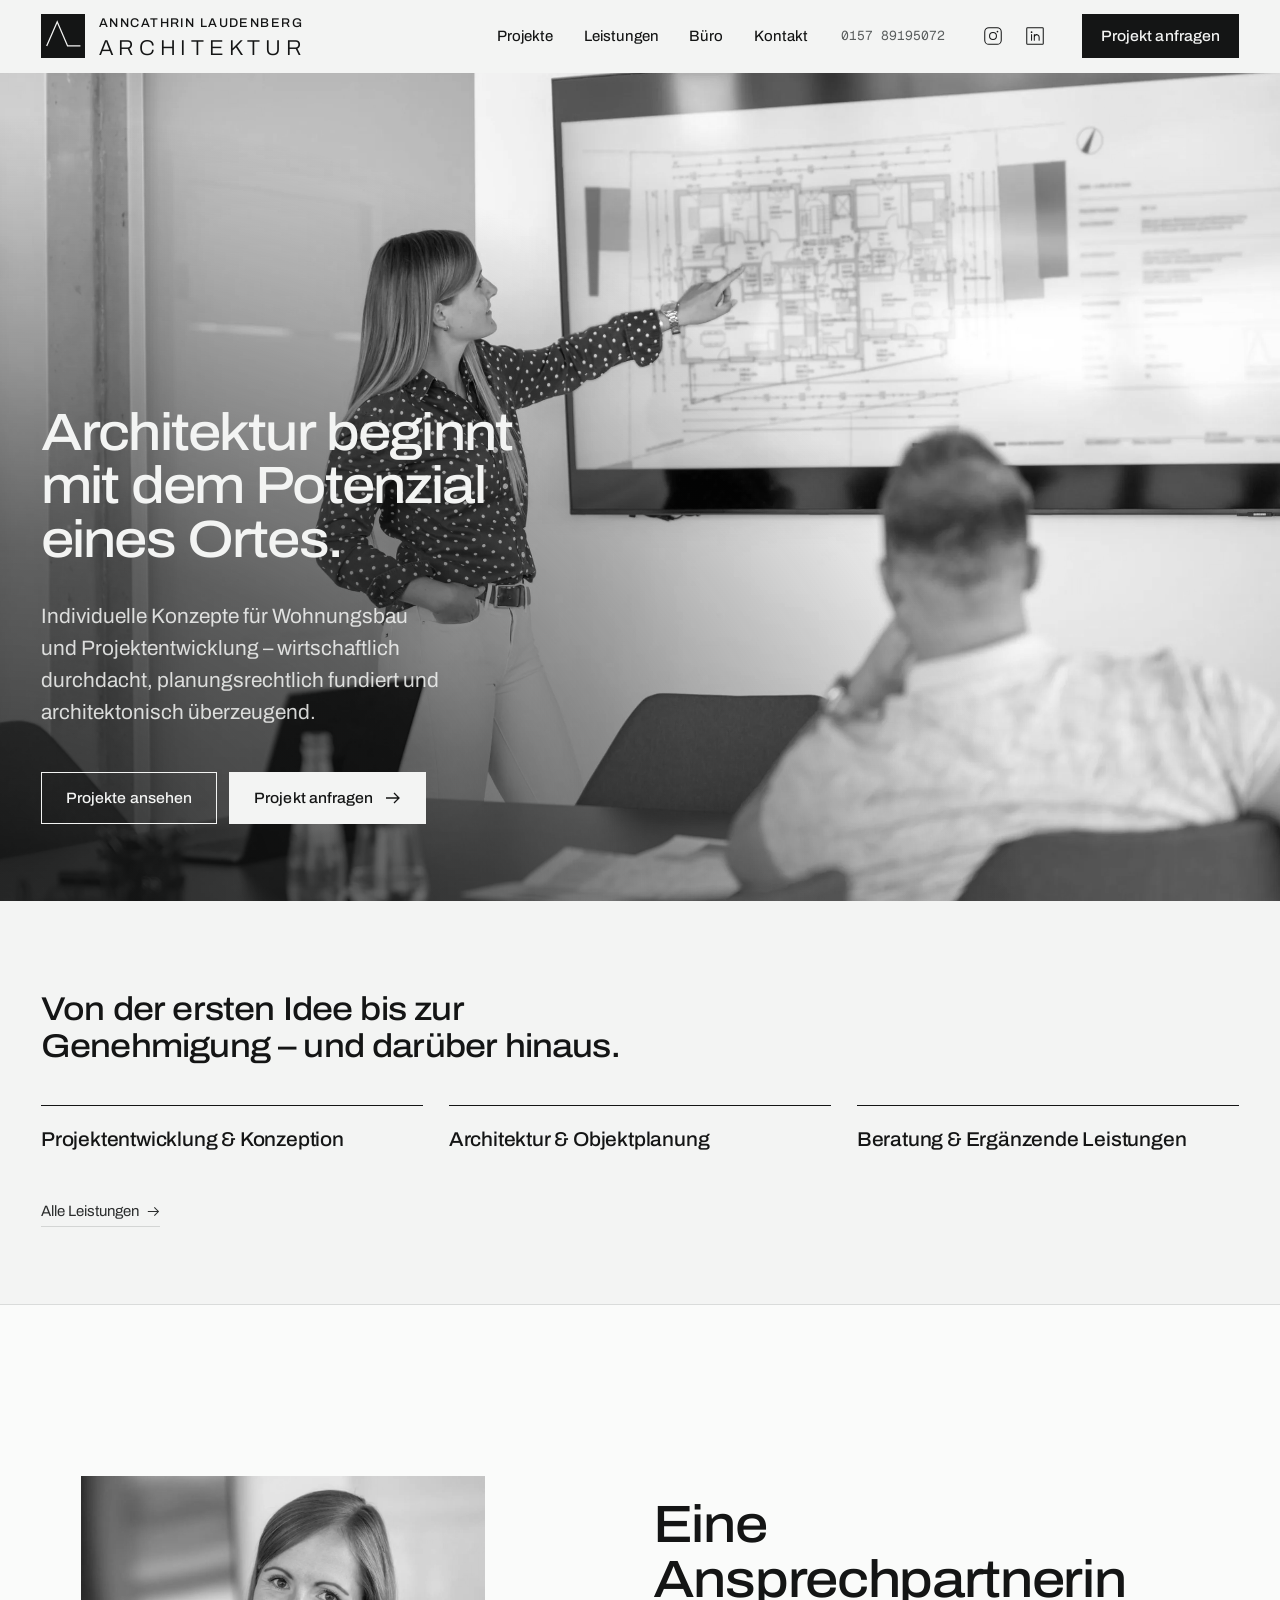
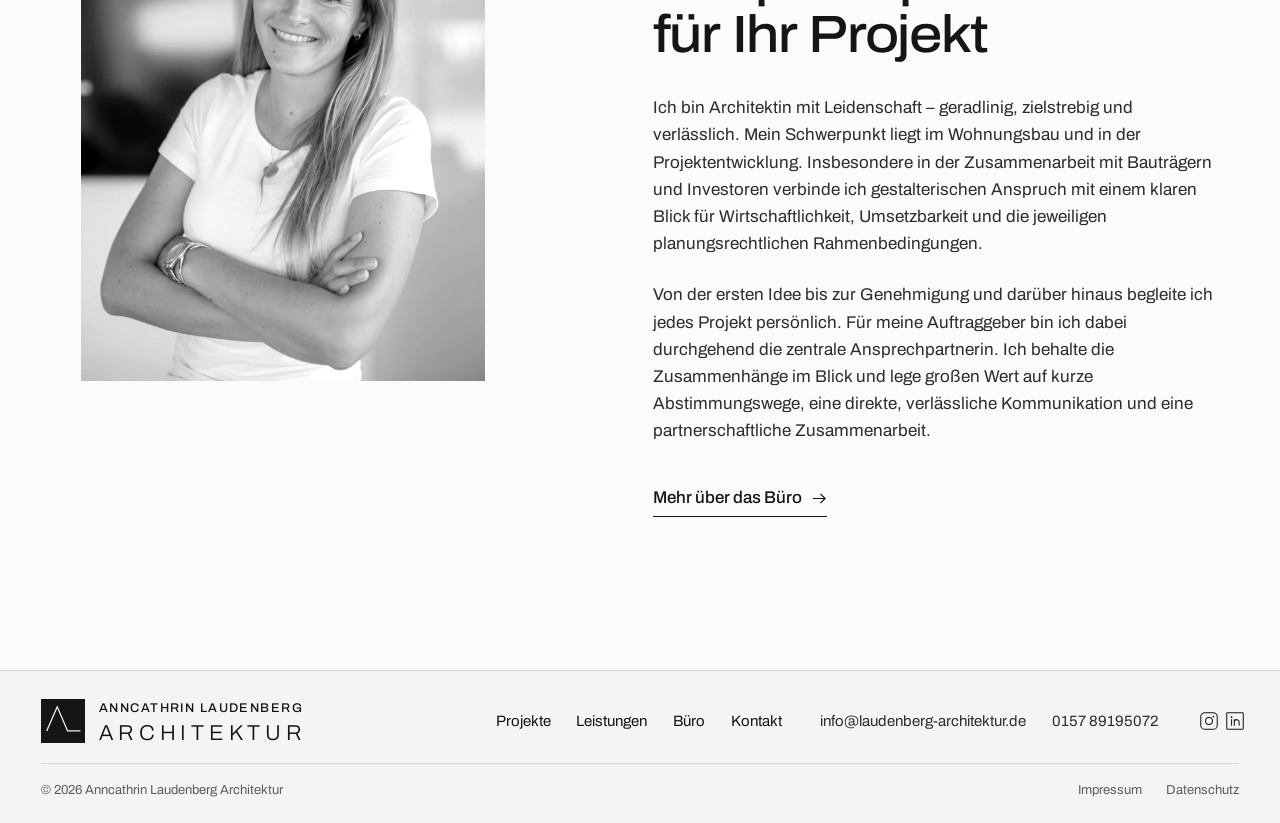
==== commit 2cf58570: "Büro: Text und Bild in der rechten Spalte an gemeinsamer Kante ausgerichtet Co-Authored-By: Claude O" ====
--- a/index.html
+++ b/index.html
@@ -15,7 +15,7 @@
 <link rel="icon" href="favicon.svg" type="image/svg+xml">
 <script>document.documentElement.classList.add("js")</script>
 <link rel="preload" href="assets/fonts/archivo-latin-standard-normal.woff2" as="font" type="font/woff2" crossorigin>
-<link rel="stylesheet" href="assets/site.css">
+<link rel="stylesheet" href="assets/site.css?v=09976885">
 <script type="application/ld+json">
 {
   "@context": "https://schema.org",
@@ -99,14 +99,13 @@
 
 <main id="main">
 
-  <section class="hero hero--b" id="hero" aria-labelledby="hero-title">
+  <section class="hero" id="hero" aria-labelledby="hero-title">
     <figure class="hero__media" aria-hidden="true">
       <img src="assets/img/hero-anncathrin-laudenberg-architektin-2400.webp" srcset="assets/img/hero-anncathrin-laudenberg-architektin-1200.webp 1200w, assets/img/hero-anncathrin-laudenberg-architektin-2400.webp 2400w" sizes="100vw" width="2400" height="1600" alt="" fetchpriority="high">
     </figure>
     <div class="wrap grid">
       <div class="hero__copy">
         <h1 id="hero-title"><span class="line" style="--i:0"><span>Architektur beginnt</span></span> <span class="line" style="--i:1"><span>mit dem Potenzial</span></span> <span class="line" style="--i:2"><span>eines Ortes.</span></span></h1>
-        <div class="hero__aside">
         <p class="lead soft" style="--d:560">Individuelle Konzepte für Wohnungsbau und Projektentwicklung – wirtschaftlich durchdacht, planungsrechtlich fundiert und architektonisch überzeugend.</p>
         <div class="hero__actions soft" style="--d:700">
           <a class="btn btn--ghost" href="projekte.html">Projekte ansehen</a>
@@ -114,11 +113,9 @@
             <svg viewBox="0 0 16 16" fill="none" aria-hidden="true"><path d="M1 8h13M9 3l5 5-5 5" stroke="currentColor" stroke-width="1.3"/></svg>
           </a>
         </div>
-        </div>
       </div>
     </div>
   </section>
-  <script>(function(){var v=new URLSearchParams(location.search).get('hero');if(v==='a'){var h=document.getElementById('hero');h.classList.remove('hero--b');h.classList.add('hero--a');}})();</script>
 
   <section class="svc-ov" aria-labelledby="svc-ov-title">
     <div class="wrap">
@@ -183,6 +180,6 @@
   </div>
 </footer>
 
-<script src="assets/site.js" defer></script>
+<script src="assets/site.js?v=09976885" defer></script>
 </body>
 </html>
--- a/assets/site.css
+++ b/assets/site.css
@@ -5,7 +5,7 @@
   font-weight: 100 900;
   font-stretch: 62% 125%;
   src: url(fonts/archivo-latin-standard-normal.woff2) format("woff2-variations");
-  unicode-range: U+0000-00FF, U+0131, U+0152-0153, U+02BB-02BC, U+02C6, U+02DA, U+02DC, U+0304, U+0308, U+0329, U+2000-206F, U+20AC, U+2122, U+2191, U+2193, U+2212, U+2215, U+FEFF, U+FFFD;
+  unicode-range: U+0-FF, U+131, U+152-153, U+2BB-2BC, U+2C6, U+2DA, U+2DC, U+304, U+308, U+329, U+2000-206F, U+20AC, U+2122, U+2191, U+2193, U+2212, U+2215, U+FEFF, U+FFFD;
 }
 @font-face {
   font-family: "Archivo";
@@ -14,7 +14,7 @@
   font-weight: 100 900;
   font-stretch: 62% 125%;
   src: url(fonts/archivo-latin-ext-standard-normal.woff2) format("woff2-variations");
-  unicode-range: U+0100-02BA, U+02BD-02C5, U+02C7-02CC, U+02CE-02D7, U+02DD-02FF, U+0304, U+0308, U+0329, U+1D00-1DBF, U+1E00-1E9F, U+1EF2-1EFF, U+2020, U+20A0-20AB, U+20AD-20C0, U+2113, U+2C60-2C7F, U+A720-A7FF;
+  unicode-range: U+100-2BA, U+2BD-2C5, U+2C7-2CC, U+2CE-2D7, U+2DD-2FF, U+304, U+308, U+329, U+1D00-1DBF, U+1E00-1E9F, U+1EF2-1EFF, U+2020, U+20A0-20AB, U+20AD-20C0, U+2113, U+2C60-2C7F, U+A720-A7FF;
 }
 @font-face {
   font-family: "Geist Mono";
@@ -87,8 +87,7 @@
 h3 { font-size: var(--fs-h3); letter-spacing: -0.01em; line-height: 1.25; }
 p { margin: 0; text-wrap: pretty; }
 .lead { font-size: var(--fs-lead); line-height: 1.55; color: var(--ink-soft); max-width: 46ch; }
-.mono { font-family: var(--mono); font-size: var(--fs-caption); letter-spacing: 0.01em; font-variant-numeric: tabular-nums; }
-.muted { color: var(--muted); }
+
 .visually-hidden { position: absolute !important; width: 1px; height: 1px; overflow: hidden; clip: rect(0 0 0 0); white-space: nowrap; }
 
 /* Buttons */
@@ -145,14 +144,13 @@
 .tile { text-decoration: none; display: block; position: relative; }
 .tile__media { position: relative; overflow: hidden; aspect-ratio: 3 / 2; background: #e3e5e4; }
 .tile__media img { width: 100%; height: 100%; object-fit: cover; filter: grayscale(1) contrast(1.04); transform: scale(1.001); transition: filter .7s var(--ease), transform 1.2s var(--ease); }
-.tile__line { position: absolute; inset: -9px; width: calc(100% + 18px); height: calc(100% + 18px); pointer-events: none; overflow: visible; }
-.tile__line rect { fill: none; stroke: var(--ink); stroke-width: 1.25; stroke-dasharray: 14 5 2 5; vector-effect: non-scaling-stroke; opacity: 0; transition: opacity .3s var(--ease); }
+
 .tile__meta { margin-top: 18px; color: var(--muted); font-size: var(--fs-small); }
 .tile__title { margin-top: 4px; font-size: var(--fs-h3); font-weight: 500; font-stretch: 108%; letter-spacing: -0.015em; transition: color .3s var(--ease); }
 .tile__title span { background: linear-gradient(var(--ink), var(--ink)) 0 100% / 0 1px no-repeat; transition: background-size .5s var(--ease); padding-bottom: 2px; }
 @media (hover: hover) {
   .tile:hover .tile__media img, .tile:focus-visible .tile__media img { filter: grayscale(0) contrast(1); transform: scale(1.025); }
-  .tile:hover .tile__line rect, .tile:focus-visible .tile__line rect { opacity: 1; animation: march 1.4s linear infinite; }
+  
   .tile:hover .tile__title span, .tile:focus-visible .tile__title span { background-size: 100% 1px; }
 }
 .tile.is-colored .tile__media img { filter: grayscale(0) contrast(1); }
@@ -161,16 +159,6 @@
 
 /* Leistungen */
 /* Services */
-.services { padding: var(--space-section) 0; background: var(--paper-raised); border-top: 1px solid var(--line); border-bottom: 1px solid var(--line); }
-.services__intro { max-width: 60ch; margin-top: 24px; color: var(--ink-soft); }
-.service-rows { margin-top: clamp(48px, 5vw, 80px); border-top: 1px solid var(--ink); }
-.service { display: grid; grid-template-columns: repeat(12, minmax(0, 1fr)); column-gap: clamp(16px, 2vw, 32px); padding: clamp(28px, 3vw, 44px) 0; border-bottom: 1px solid var(--line); }
-.service:last-child { border-bottom: 1px solid var(--ink); }
-.service__code { grid-column: 1 / span 1; padding-top: 6px; }
-.service h3 { grid-column: 1 / span 5; font-size: var(--fs-h3-lg); letter-spacing: -0.025em; line-height: 1.1; }
-.service ul { grid-column: 7 / span 6; list-style: none; margin: 0; padding: 0; columns: 2; column-gap: clamp(16px, 2vw, 32px); }
-.service li { break-inside: avoid; padding: 0 0 14px 20px; position: relative; font-size: var(--fs-body); line-height: 1.5; color: var(--ink-soft); }
-.service li::before { content: ""; position: absolute; left: 0; top: 0.62em; width: 9px; height: 1px; background: var(--ink); }
 
 /* Über mich */
 /* About */
@@ -226,13 +214,6 @@
 .field input:focus-visible, .field textarea:focus-visible { outline: 2px solid var(--paper); outline-offset: 4px; }
 .field ::selection, .contact ::selection { background: var(--paper); color: var(--ink); }
 fieldset.field { border: 0; margin: 0; padding: 0; min-width: 0; }
-.chips { display: flex; flex-wrap: wrap; gap: 10px; margin-top: 4px; }
-.chips label { position: relative; font-family: var(--sans); font-size: var(--fs-small); letter-spacing: 0; color: var(--paper); }
-.chips input { position: absolute; opacity: 0; inset: 0; cursor: pointer; }
-.chips span { display: inline-block; padding: 10px 16px; border: 1px solid rgba(243,244,243,.42); transition: background-color .25s var(--ease), color .25s var(--ease), border-color .25s var(--ease); }
-.chips input:checked + span { background: var(--paper); color: var(--ink); border-color: var(--paper); }
-.chips input:focus-visible + span { outline: 2px solid var(--paper); outline-offset: 3px; }
-.chips label:hover span { border-color: var(--paper); }
 .form__foot { grid-column: 1 / -1; display: flex; align-items: center; justify-content: space-between; gap: 24px; flex-wrap: wrap; margin-top: 8px; }
 .form__foot small { font-size: var(--fs-caption); color: rgba(243,244,243,.66); max-width: 44ch; line-height: 1.5; }
 .form__foot small a { color: rgba(243,244,243,.9); }
@@ -248,10 +229,7 @@
 .site-footer .brand { grid-column: 1 / span 4; align-self: start; flex-direction: column; align-items: flex-start; gap: 14px; }
 .site-footer .brand__mark { width: 72px; height: 72px; }
 .site-footer .brand__mark path { stroke-width: 11; }
-.footer__col { grid-column: span 2; display: grid; gap: 6px; align-content: start; }
-.footer__col a { text-decoration: none; }
-.footer__col a:hover { text-decoration: underline; }
-.footer__col h3 { font-family: var(--mono); font-size: var(--fs-label); letter-spacing: 0.04em; text-transform: uppercase; color: var(--muted); font-weight: 400; font-stretch: 100%; margin-bottom: 6px; }
+
 .footer__legal { grid-column: 1 / -1; display: flex; justify-content: space-between; gap: 16px; flex-wrap: wrap; padding-top: 24px; border-top: 1px solid var(--line); color: var(--muted); font-size: var(--fs-caption); }
 .footer__legal nav { display: flex; gap: 24px; }
 .footer__legal a { text-decoration: none; }
@@ -259,8 +237,8 @@
 
 /* Interaktion */
 /* Motion */
-.btn, .nav-toggle, .chips span { transition-property: background-color, color, border-color, transform; }
-.btn:active, .chips label:active span, .nav-toggle:active { transform: scale(0.97); transition-duration: 120ms; }
+.btn, .nav-toggle { transition-property: background-color, color, border-color, transform; }
+.btn:active, .nav-toggle:active { transform: scale(0.97); transition-duration: 120ms; }
 
 /* FAQ: weiches Auf- und Zuklappen */
 .faq details::details-content { block-size: 0; overflow: clip; transition: block-size .45s var(--ease-out), content-visibility .45s allow-discrete; }
@@ -282,16 +260,6 @@
 .nav__links a[aria-current="page"]::after { transform: scaleX(1); }
 
 /* ---------- Startseite: Foto-Hero ---------- */
-.hero { position: relative; overflow: hidden; isolation: isolate; min-height: calc(100dvh - var(--header-h)); display: flex; flex-direction: column; justify-content: flex-end; padding: clamp(40px, 5vw, 72px) 0 clamp(56px, 7vw, 104px); }
-.hero__media { position: absolute; z-index: -1; top: 0; right: 0; bottom: 0; width: 64%; margin: 0; }
-.hero__media img { width: 100%; height: 100%; object-fit: cover; object-position: 8% 30%; filter: grayscale(1) contrast(1.02); opacity: .9;
-  -webkit-mask-image: linear-gradient(90deg, transparent 0%, rgba(0,0,0,.35) 18%, #000 46%), linear-gradient(0deg, transparent 0%, #000 22%);
-  -webkit-mask-composite: source-in; mask-image: linear-gradient(90deg, transparent 0%, rgba(0,0,0,.35) 18%, #000 46%), linear-gradient(0deg, transparent 0%, #000 22%); mask-composite: intersect; }
-.hero__copy { grid-column: 1 / span 7; }
-.hero h1 { font-size: var(--fs-h2-xl); line-height: 1.02; letter-spacing: -0.035em; }
-.hero h1 .line, .hero h1 .line > span { display: block; }
-.hero .lead { margin-top: clamp(24px, 2.6vw, 36px); max-width: 44ch; }
-.hero__actions { display: flex; flex-wrap: wrap; gap: 12px; margin-top: clamp(32px, 3.4vw, 44px); }
 
 /* Startseite: Über mich */
 .about__copy h2 { font-size: var(--fs-h2); }
@@ -323,6 +291,7 @@
 .pd__body .grid { row-gap: 40px; align-items: start; }
 .pd__media { grid-column: 1 / span 8; margin: 0; }
 .pd__media img { width: 100%; aspect-ratio: 3 / 2; object-fit: cover; background: #e3e5e4; }
+.pd__media img.is-portrait { object-fit: contain; }
 .pd__media figcaption { margin-top: 10px; font-family: var(--mono); font-size: var(--fs-label); letter-spacing: .04em; color: var(--muted); }
 .pd__thumbs { display: flex; gap: 8px; margin-top: 16px; flex-wrap: wrap; }
 .pd__thumbs button { width: 88px; aspect-ratio: 3 / 2; padding: 0; border: 1px solid transparent; background: none; cursor: pointer; opacity: .55; transition: opacity .3s var(--ease), border-color .3s var(--ease); }
@@ -339,40 +308,12 @@
 body.pd-open { overflow: hidden; }
 
 /* Leistungen-Seite */
-.services { background: transparent; border: 0; padding: 0 0 var(--space-section); }
-.service-rows { margin-top: 0; }
 
 /* Büro-Seite */
 .office { padding-bottom: var(--space-section); }
 .office .grid { row-gap: 48px; align-items: start; }
-.office__intro { grid-column: 1 / span 6; }
-.office__intro p { margin-top: 24px; color: var(--ink-soft); max-width: 56ch; }
-.office__intro p:first-child { margin-top: 0; }
-.office__img { margin: 0; }
-.office__img img { width: 100%; object-fit: cover; filter: grayscale(1) contrast(1.03); transition: filter .8s var(--ease); }
-.office__img:hover img { filter: grayscale(0) contrast(1); }
-.office__img--a { grid-column: 8 / span 5; }
-.office__img--a img { aspect-ratio: 4 / 5; object-position: 50% 20%; }
-.office__img--b { grid-column: 1 / span 7; margin-top: clamp(0px, 4vw, 64px); }
-.office__img--b img { aspect-ratio: 3 / 2; }
-.office__work { grid-column: 9 / span 4; align-self: end; }
-.office__work h2 { font-size: var(--fs-h3-lg); letter-spacing: -0.025em; line-height: 1.1; }
-.office__work p { margin-top: 16px; color: var(--ink-soft); }
 
 /* Gyors: Schriftfeld wie auf einem Bauplan */
-.dog { padding: var(--space-section) 0; border-top: 1px solid var(--line); }
-.dog .grid { row-gap: 40px; align-items: center; }
-.dog__photo { grid-column: 2 / span 4; margin: 0; position: relative; }
-.dog__photo img { width: 100%; aspect-ratio: 3 / 4; object-fit: cover; object-position: 50% 30%; filter: grayscale(1); transition: filter .8s var(--ease); }
-.dog__photo:hover img { filter: grayscale(0); }
-.dog__copy { grid-column: 7 / span 5; }
-.dog__copy h2 { font-size: var(--fs-h2); }
-.dog__copy > p { margin-top: 20px; color: var(--ink-soft); max-width: 44ch; }
-.titleblock { margin: 36px 0 0; border: 1px solid var(--ink); display: grid; grid-template-columns: 1fr 1fr; gap: 1px; background: var(--ink); max-width: 520px; }
-.titleblock div { padding: 12px 16px 14px; background: var(--paper-raised); }
-.titleblock .wide { grid-column: 1 / -1; }
-.titleblock dt { font-family: var(--mono); font-size: var(--fs-label); letter-spacing: .04em; text-transform: uppercase; color: var(--muted); }
-.titleblock dd { margin: 4px 0 0; font-weight: 500; font-stretch: 106%; line-height: 1.35; }
 
 /* Kontakt-Seite: dunkler Bereich direkt unter dem Header */
 .contact--page { padding-top: clamp(56px, 8vw, 120px); }
@@ -392,8 +333,7 @@
 .site-footer { border-top: 1px solid var(--line); padding-top: clamp(56px, 6vw, 88px); }
 .site-footer .brand { gap: 18px; }
 .site-footer .brand__type { height: 46px; }
-.footer__col { grid-column: span 2; }
-.footer__col:first-of-type { grid-column: 7 / span 2; }
+
 .footer__legal { margin-top: clamp(24px, 4vw, 56px); }
 
 /* ---------- Motion ---------- */
@@ -404,8 +344,8 @@
   .js .soft { opacity: 0; filter: blur(6px); transform: translateY(10px); animation: softIn .9s var(--ease-out) forwards; animation-delay: calc(var(--d) * 1ms); }
   @keyframes softIn { to { opacity: 1; filter: blur(0); transform: none; } }
   /* Foto blendet weich aus dem Papier auf */
-  .js .hero__media img { animation: photoIn 1.8s var(--ease-out) both; }
-  @keyframes photoIn { from { opacity: 0; transform: scale(1.05); } to { opacity: .9; transform: none; } }
+  
+  
 
   .js .tile .tile__media { clip-path: inset(100% 0 0 0); transition: clip-path 1.1s var(--ease-in-out); transition-delay: calc(var(--i) * 110ms); }
   .js .tile .tile__media img { transform: scale(1.12); transition: transform 1.6s var(--ease-out), filter .7s var(--ease); transition-delay: calc(var(--i) * 110ms), 0s; }
@@ -414,30 +354,30 @@
   .js .tile.in .tile__media img { transform: scale(1.001); }
   .js .tile.in .tile__meta, .js .tile.in .tile__title { opacity: 1; transform: none; }
 
-  .js .service { position: relative; border-bottom-color: transparent; }
-  .js .service::after { content: ""; position: absolute; left: 0; right: 0; bottom: -1px; height: 1px; background: var(--line); transform: scaleX(0); transform-origin: left; transition: transform 1.2s var(--ease-in-out); }
-  .js .service:last-child::after { background: var(--ink); }
-  .js .service h3, .js .service ul { opacity: 0; transform: translateY(14px); transition: opacity .8s var(--ease-out), transform .8s var(--ease-out); }
-  .js .service ul { transition-delay: .12s; }
-  .js .service.in::after { transform: scaleX(1); }
-  .js .service.in h3, .js .service.in ul { opacity: 1; transform: none; }
+  
+  
+  
+  
+  
+  
+  
 
   .js .reveal-img { overflow: hidden; }
   .js .reveal-img img { clip-path: inset(0 0 100% 0); transform: scale(1.08); transition: clip-path 1.3s var(--ease-in-out), transform 1.8s var(--ease-out), filter .8s var(--ease); }
   .js .reveal-img.in img { clip-path: inset(0 0 0 0); transform: none; }
 
-  .titleblock div { opacity: 0; transform: translateY(6px); transition: opacity .6s var(--ease-out), transform .6s var(--ease-out); transition-delay: calc(var(--i) * 90ms + 200ms); }
-  .titleblock.in div { opacity: 1; transform: none; }
+  
+  
 
   .pd[open] .pd__body { animation: pdIn .6s var(--ease-out); }
   @keyframes pdIn { from { opacity: 0; transform: translateY(16px); } to { opacity: 1; transform: none; } }
   .pd__media img.swap { animation: swapIn .5s var(--ease-out); }
   @keyframes swapIn { from { clip-path: inset(0 0 100% 0); } to { clip-path: inset(0 0 0 0); } }
 }
-.no-js .titleblock div, html:not(.js) .titleblock div { opacity: 1; transform: none; }
+
 @media (prefers-reduced-motion: reduce) {
   *, *::before, *::after { animation: none !important; transition-duration: 0.01ms !important; transition-delay: 0s !important; scroll-behavior: auto !important; }
-  .titleblock div { opacity: 1; transform: none; }
+  
 }
 
 /* ---------- Responsive ---------- */
@@ -445,8 +385,8 @@
   .nav__phone { display: none; }
 }
 @media (max-width: 1024px) {
-  .service h3 { grid-column: 1 / span 6; }
-  .service ul { grid-column: 7 / span 6; columns: 1; }
+  
+  
   .pd__media { grid-column: 1 / -1; }
   .pd__info { grid-column: 1 / -1; position: static; }
 }
@@ -485,36 +425,36 @@
   .site-header.is-open .nav__extra, .site-header.is-open .nav .btn { opacity: 1; transform: none; transition-delay: .45s; }
   body.menu-open { overflow: hidden; }
 
-  .hero { min-height: 0; padding-top: 0; }
-  .hero__media { position: relative; z-index: 0; width: auto; margin: 0 calc(var(--gutter) * -1) 8px; order: -1; }
-  .hero__media img { aspect-ratio: 4 / 3; height: auto; object-position: 30% 30%; -webkit-mask-image: linear-gradient(0deg, transparent 0%, #000 30%); mask-image: linear-gradient(0deg, transparent 0%, #000 30%); }
-  .hero > .wrap { display: flex; flex-direction: column; }
-  .hero__copy { grid-column: 1 / -1; }
+  
+  
+  
+  
+  
   .project-grid { grid-template-columns: 1fr 1fr; }
   .project-grid li:nth-child(3) .tile__media, .project-grid li:last-child:nth-child(odd) .tile__media { aspect-ratio: 3 / 2; }
-  .service { row-gap: 20px; }
-  .service h3, .service ul { grid-column: 1 / -1; }
-  .service ul { columns: 2; }
+  
+  
+  
   .about__portrait { grid-column: 1 / span 8; }
   .about__copy { grid-column: 1 / -1; padding-top: 0; }
   .faq h2, .faq__list { grid-column: 1 / -1; }
   .contact__copy, .form { grid-column: 1 / -1; }
-  .office__intro, .office__img--a, .office__img--b, .office__work { grid-column: 1 / -1; }
-  .office__img--a { max-width: 520px; }
-  .dog__photo { grid-column: 1 / span 7; }
-  .dog__copy { grid-column: 1 / -1; }
+  
+  
+  
+  
   .site-footer .brand { grid-column: 1 / -1; }
-  .footer__col, .footer__col:first-of-type { grid-column: span 4; }
+  
 }
 @media (max-width: 640px) {
   :root { --fs-body: 1rem; --fs-small: 0.875rem; --fs-h3: 1.1875rem; }
-  .hero__actions .btn { flex: 1 1 auto; justify-content: center; }
+  
   .project-grid { grid-template-columns: 1fr; }
-  .service ul { columns: 1; }
-  .about__portrait, .dog__photo { grid-column: 1 / -1; }
+  
+  .about__portrait{ grid-column: 1 / -1; }
   .form { grid-template-columns: 1fr; }
   .faq details p { padding-right: 0; }
-  .footer__col, .footer__col:first-of-type { grid-column: span 6; }
+  
   .brand__type { height: 32px; }
   .brand__mark { width: 38px; height: 38px; }
   .pd__data div { grid-template-columns: 1fr; gap: 4px; }
@@ -525,30 +465,48 @@
 
 /* Kachel als Button: Bausteine blockweise */
 .tile__media, .tile__title, .tile__meta { display: block; }
-.services + .faq { padding-top: clamp(24px, 4vw, 64px); }
 
 /* =====================================================================
    Korrektur 2 (12.11.2026)
    ===================================================================== */
 :root { --max: 1840px; --gutter: clamp(20px, 3.2vw, 64px); }
 
+/* ---------- Startseite: Startbild (Foto füllt den ganzen Bereich, Text hell darauf) ---------- */
+.hero { position: relative; isolation: isolate; overflow: hidden; min-height: calc(100dvh - var(--header-h)); display: flex; flex-direction: column; justify-content: flex-end; color: var(--paper); }
+.hero__media { position: absolute; inset: 0; z-index: -2; margin: 0; }
+.hero__media img { width: 100%; height: 100%; object-fit: cover; object-position: 50% 30%; filter: grayscale(1) contrast(1.02); }
+.hero::after { content: ""; position: absolute; inset: 0; z-index: -1; pointer-events: none;
+  background: radial-gradient(ellipse 80% 95% at 0% 100%, rgba(20,21,21,.8) 0%, rgba(20,21,21,.58) 45%, rgba(20,21,21,0) 100%); }
+.hero .wrap.grid { padding-bottom: clamp(48px, 6vw, 96px); }
+.hero__copy { grid-column: 1 / span 6; }
+.hero h1 { font-size: var(--fs-h2); line-height: 1.02; letter-spacing: -0.035em; color: var(--paper); }
+.hero h1 .line, .hero h1 .line > span { display: block; }
+.hero .lead { margin-top: clamp(24px, 2.6vw, 36px); max-width: 44ch; color: rgba(243,244,243,.86); }
+.hero__actions { display: flex; flex-wrap: wrap; gap: 12px; margin-top: clamp(32px, 3.4vw, 44px); }
+.hero .btn--ghost { color: var(--paper); border-color: var(--paper); }
+.hero .btn--ghost:hover { background: var(--paper); color: var(--ink); }
+.hero .btn--solid { background: var(--paper); color: var(--ink); border-color: var(--paper); }
+.hero .btn--solid:hover { background: #fff; }
+@media (prefers-reduced-motion: no-preference) {
+  .js .hero__media img { animation: photoIn3 1.6s var(--ease-out) both; }
+}
+@media (max-width: 900px) {
+  .hero { min-height: 0; }
+  .hero .wrap.grid { padding-top: 46vh; }
+  .hero__copy { grid-column: 1 / -1; }
+  .hero__media img { object-position: 30% 30%; }
+  .hero::after { background: linear-gradient(0deg, rgba(20,21,21,.85) 0%, rgba(20,21,21,.6) 45%, rgba(20,21,21,0) 72%); }
+}
+@media (max-width: 640px) {
+  .hero__actions .btn { flex: 1 1 auto; justify-content: center; }
+}
+
 /* Header: Social-Icons */
 .nav__icons { display: flex; align-items: center; gap: 2px; margin: 0 -6px; }
 .nav__icons .nav__ig { margin: 0; }
 .nav__social { display: flex; gap: 20px; }
 
 /* Startbild über die ganze Breite, Text liegt auf weich aufgehelltem Bereich */
-.hero__media { left: 0; right: 0; width: 100%; z-index: -2; overflow: hidden; }
-.hero__media img { opacity: 1; object-position: 0% 30%; transform-origin: 0% 32%; transform: scale(1.5);
-  -webkit-mask-image: none; mask-image: none; }
-.hero::before { content: ""; position: absolute; inset: 0; z-index: -1; pointer-events: none;
-  background:
-    linear-gradient(90deg, rgba(243,244,243,.96) 0%, rgba(243,244,243,.9) 26%, rgba(243,244,243,.55) 42%, rgba(243,244,243,0) 58%),
-    linear-gradient(0deg, rgba(243,244,243,1) 0%, rgba(243,244,243,0) 18%); }
-@media (prefers-reduced-motion: no-preference) {
-  .js .hero__media img { animation: photoIn2 1.8s var(--ease-out) both; }
-  @keyframes photoIn2 { from { opacity: 0; transform: scale(1.56); } to { opacity: 1; transform: scale(1.5); } }
-}
 
 /* Startseite: schmaler Leistungsüberblick */
 .svc-ov { padding: clamp(56px, 7vw, 104px) 0 clamp(48px, 6vw, 88px); }
@@ -584,7 +542,7 @@
 .orow__img { margin: 0; grid-column: 1 / span 5; grid-row: 1; }
 .orow__img img { width: 100%; aspect-ratio: 4 / 5; object-fit: cover; filter: grayscale(1) contrast(1.03); transition: filter .8s var(--ease); }
 .orow__img:hover img { filter: grayscale(0) contrast(1); }
-.orow__copy { grid-column: 7 / span 6; grid-row: 1; }
+.orow__copy { grid-column: 8 / span 5; grid-row: 1; }
 .orow--right .orow__img { grid-column: 8 / span 5; }
 .orow--right .orow__copy { grid-column: 1 / span 6; }
 .orow__label { font-family: var(--mono); font-size: var(--fs-label); letter-spacing: .04em; text-transform: uppercase; color: var(--muted); }
@@ -593,14 +551,9 @@
 .orow__copy h2 + p { margin-top: 24px; }
 
 /* Leistungen: Bildkopf mit Überschrift */
-.lhead { position: relative; isolation: isolate; height: clamp(300px, 46vh, 520px); color: var(--paper); overflow: hidden; }
-.lhead__media { position: absolute; inset: 0; z-index: -1; margin: 0; }
-.lhead__media img { width: 100%; height: 100%; object-fit: cover; object-position: 50% 22%; filter: grayscale(1) contrast(1.04); }
-.lhead::after { content: ""; position: absolute; inset: 0; z-index: -1; background: linear-gradient(0deg, rgba(20,21,21,.62) 0%, rgba(20,21,21,.12) 55%, rgba(20,21,21,0) 100%); }
-.lhead .wrap { height: 100%; display: flex; align-items: flex-end; padding-bottom: clamp(28px, 3.6vw, 56px); }
-.lhead h1 { font-size: var(--fs-h2-xl); letter-spacing: -0.035em; line-height: 1; color: var(--paper); }
+
 @media (prefers-reduced-motion: no-preference) {
-  .js .lhead__media img { animation: photoIn3 1.6s var(--ease-out) both; }
+  
   @keyframes photoIn3 { from { opacity: 0; transform: scale(1.06); } to { opacity: 1; transform: none; } }
 }
 
@@ -656,10 +609,10 @@
 @media (max-width: 900px) {
   .nav__icons { display: none; }
   .nav__social svg { width: 20px; height: 20px; }
-  .hero::before { display: none; }
-  .hero__media { left: auto; right: auto; }
-  .hero__media img { transform: none; object-position: 30% 30%; -webkit-mask-image: linear-gradient(0deg, transparent 0%, #000 30%); mask-image: linear-gradient(0deg, transparent 0%, #000 30%); }
-  @media (prefers-reduced-motion: no-preference) { .js .hero__media img { animation: photoIn 1.8s var(--ease-out) both; } }
+  
+  
+  
+  
   .svc-ov__list { grid-template-columns: 1fr; }
   .svc-ov__list li + li { margin-top: 0; }
   .orow, .orow--right { row-gap: 28px; }
@@ -680,71 +633,35 @@
 /* =====================================================================
    Startbild ohne Abdeckung: Varianten A (Bild oben, Text darunter) und B (Text auf dem Bild)
    ===================================================================== */
-.hero--a, .hero--b { padding: 0; }
-.hero--a::before, .hero--b::before { display: none; }
-.hero--a .hero__media img, .hero--b .hero__media img { transform: none; opacity: 1; filter: grayscale(1) contrast(1.02); -webkit-mask-image: none; mask-image: none; }
+
+/* A: Bild ungeschnitten über die volle Breite, Text darunter */
+
+/* B: Bild über die volle Breite, Text hell auf dem Bild */
+
+/* Leistungen: Kopf neu, Foto im Hochformat-Ausschnitt statt Breitbild-Band */
+
+/* Leistungen: Kopf als Split, Foto bis an den rechten Rand, Überschrift läuft ins Bild */
+.lhero { --split: 38vw; position: relative; isolation: isolate; height: clamp(480px, calc(100dvh - var(--header-h)), 980px); overflow: hidden; }
+.lhero__media { position: absolute; z-index: -1; top: 0; right: 0; bottom: 0; left: var(--split); margin: 0; }
+.lhero__media picture { display: contents; }
+.lhero__media img { width: 100%; height: 100%; object-fit: cover; object-position: 34% 58%; filter: grayscale(1) contrast(1.04); }
+.lhero .wrap { height: 100%; display: flex; align-items: flex-end; padding-bottom: clamp(8px, 1.2vw, 20px); }
+/* Ein Wort, zwei Farben: dunkel auf Papier, hell auf dem Foto. Die Farbkante sitzt exakt an der Bildkante. */
+.lhero__title { font-size: clamp(3.5rem, 1.4rem + 7.4vw, 10.5rem); line-height: .9; letter-spacing: -0.045em; font-weight: 500; font-stretch: 112%; white-space: nowrap;
+  background-image: linear-gradient(90deg, var(--ink) 0, var(--ink) var(--cut, calc(var(--split) - var(--gutter) - max(0px, (100vw - var(--max)) / 2))), var(--paper) 0, var(--paper) 100%);
+  background-size: 100vw 100%; background-repeat: no-repeat;
+  -webkit-background-clip: text; background-clip: text; color: transparent; padding-bottom: .08em; }
 @media (prefers-reduced-motion: no-preference) {
-  .js .hero--a .hero__media img, .js .hero--b .hero__media img { animation: photoIn3 1.6s var(--ease-out) both; }
-}
-
-/* A: Bild ungeschnitten über die volle Breite, Text darunter */
-.hero--a { min-height: 0; display: block; }
-.hero--a .hero__media { position: relative; inset: auto; z-index: 0; width: 100%; height: clamp(340px, 58vh, 760px); }
-.hero--a .hero__media img { width: 100%; height: 100%; object-fit: cover; object-position: 50% 32%; }
-.hero--a .wrap.grid { align-items: end; row-gap: 28px; padding-top: clamp(32px, 4vw, 64px); padding-bottom: clamp(56px, 7vw, 112px); }
-.hero--a .hero__copy { display: contents; }
-.hero--a h1 { grid-column: 1 / span 7; font-size: var(--fs-h2); }
-.hero--a .hero__aside { grid-column: 9 / span 4; }
-.hero--a .lead { margin-top: 0; }
-
-/* B: Bild über die volle Breite, Text hell auf dem Bild */
-.hero--b { min-height: calc(100dvh - var(--header-h)); color: var(--paper); }
-.hero--b .hero__media { z-index: -2; left: 0; right: 0; width: 100%; }
-.hero--b .hero__media img { object-position: 50% 30%; }
-.hero--b::after { content: ""; position: absolute; inset: 0; z-index: -1; pointer-events: none;
-  background: radial-gradient(ellipse 80% 95% at 0% 100%, rgba(20,21,21,.8) 0%, rgba(20,21,21,.58) 45%, rgba(20,21,21,0) 100%); }
-.hero--b .wrap.grid { padding-bottom: clamp(48px, 6vw, 96px); }
-.hero--b h1 { font-size: var(--fs-h2); color: var(--paper); }
-.hero--b .lead { color: rgba(243,244,243,.86); }
-.hero--b .hero__copy { grid-column: 1 / span 6; }
-.hero--b .btn--ghost { color: var(--paper); border-color: var(--paper); }
-.hero--b .btn--ghost:hover { background: var(--paper); color: var(--ink); }
-.hero--b .btn--solid { background: var(--paper); color: var(--ink); border-color: var(--paper); }
-.hero--b .btn--solid:hover { background: #fff; }
-
+  .js .lhero__media { animation: lheroIn 1.4s var(--ease-in-out) both; }
+  @keyframes lheroIn { from { clip-path: inset(0 0 0 100%); } to { clip-path: inset(0 0 0 0); } }
+  .js .lhero__title { animation: softIn 1s var(--ease-out) .5s both; }
+}
 @media (max-width: 900px) {
-  .hero--a .hero__media { height: auto; margin: 0; order: 0; }
-  .hero--a .hero__media img { aspect-ratio: 3 / 2; height: auto; -webkit-mask-image: none; mask-image: none; }
-  .hero--a h1, .hero--a .hero__aside { grid-column: 1 / -1; }
-  .hero--a .wrap.grid { padding-top: 28px; align-items: stretch; }
-  .hero--b { min-height: 0; }
-  .hero--b .hero__media { position: absolute; inset: 0; margin: 0; }
-  .hero--b .hero__media img { aspect-ratio: auto; height: 100%; -webkit-mask-image: none; mask-image: none; object-position: 30% 30%; }
-  .hero--b .hero__copy { grid-column: 1 / -1; }
-  .hero--b .wrap.grid { padding-top: 46vh; }
-  .hero--b::after { background: linear-gradient(0deg, rgba(20,21,21,.85) 0%, rgba(20,21,21,.6) 45%, rgba(20,21,21,0) 72%); }
-}
-
-/* Leistungen: Kopf neu, Foto im Hochformat-Ausschnitt statt Breitbild-Band */
-.lhead { height: auto; color: inherit; overflow: visible; padding: clamp(28px, 3.5vw, 56px) 0 0; }
-.lhead::after { display: none; }
-.lhead .wrap { height: auto; display: grid; grid-template-columns: repeat(12, minmax(0, 1fr)); column-gap: clamp(16px, 2vw, 32px); align-items: end; padding-bottom: 0; }
-.lhead__copy { grid-column: 1 / span 6; display: flex; flex-direction: column; justify-content: space-between; align-self: stretch; gap: 40px; }
-.lhead h1 { color: var(--ink); font-size: var(--fs-h2-xl); }
-.lhead__jump { list-style: none; margin: 0; padding: 0; border-top: 1px solid var(--ink); }
-.lhead__jump a { display: flex; justify-content: space-between; align-items: center; gap: 16px; padding: 16px 0; border-bottom: 1px solid var(--line); text-decoration: none; font-size: var(--fs-h3); font-weight: 500; font-stretch: 104%; letter-spacing: -0.01em; transition: padding .4s var(--ease-out), color .3s var(--ease); }
-.lhead__jump a::after { content: ""; flex: none; width: 14px; height: 14px; background: currentColor; transform: rotate(90deg);
-  -webkit-mask: url("data:image/svg+xml,%3Csvg xmlns='http://www.w3.org/2000/svg' viewBox='0 0 16 16' fill='none'%3E%3Cpath d='M1 8h13M9 3l5 5-5 5' stroke='black' stroke-width='1.3'/%3E%3C/svg%3E") center / contain no-repeat;
-  mask: url("data:image/svg+xml,%3Csvg xmlns='http://www.w3.org/2000/svg' viewBox='0 0 16 16' fill='none'%3E%3Cpath d='M1 8h13M9 3l5 5-5 5' stroke='black' stroke-width='1.3'/%3E%3C/svg%3E") center / contain no-repeat; }
-.lhead__jump a:hover { padding-left: 8px; color: var(--ink-soft); }
-.lhead__media { position: static; inset: auto; z-index: auto; grid-column: 8 / span 5; margin: 0; }
-.lhead__media img { width: 100%; height: auto; aspect-ratio: 1 / 1; object-fit: cover; object-position: 50% 38%; filter: grayscale(1) contrast(1.03); transition: filter .8s var(--ease); }
-.lhead__media:hover img { filter: grayscale(0) contrast(1); }
-.lhead + .svcs .svc:first-child { border-top-color: var(--line); }
-@media (prefers-reduced-motion: no-preference) { .js .lhead__media img { animation: none; } }
-@media (max-width: 900px) {
-  .lhead__copy { grid-column: 1 / -1; order: 2; margin-top: 28px; }
-  .lhead__media { grid-column: 1 / -1; order: 1; }
-  .lhead__media img { aspect-ratio: 4 / 5; }
-  .lhead .wrap { row-gap: 0; }
-}
+  .lhero { --split: 0px; height: auto; display: flex; flex-direction: column; }
+  .lhero__media { position: relative; inset: auto; left: auto; width: 100%; aspect-ratio: 4 / 5; }
+  
+  .lhero .wrap { position: absolute; inset: 0; }
+  .lhero__title { background: none; color: var(--paper); font-size: clamp(2.75rem, 14vw, 4.5rem); }
+}
+.lhero__b { margin-left: .06em; }
+.lhero__media::after { content: ""; position: absolute; inset: 0; pointer-events: none; background: linear-gradient(0deg, rgba(20,21,21,.62) 0%, rgba(20,21,21,.25) 26%, rgba(20,21,21,0) 46%); }
